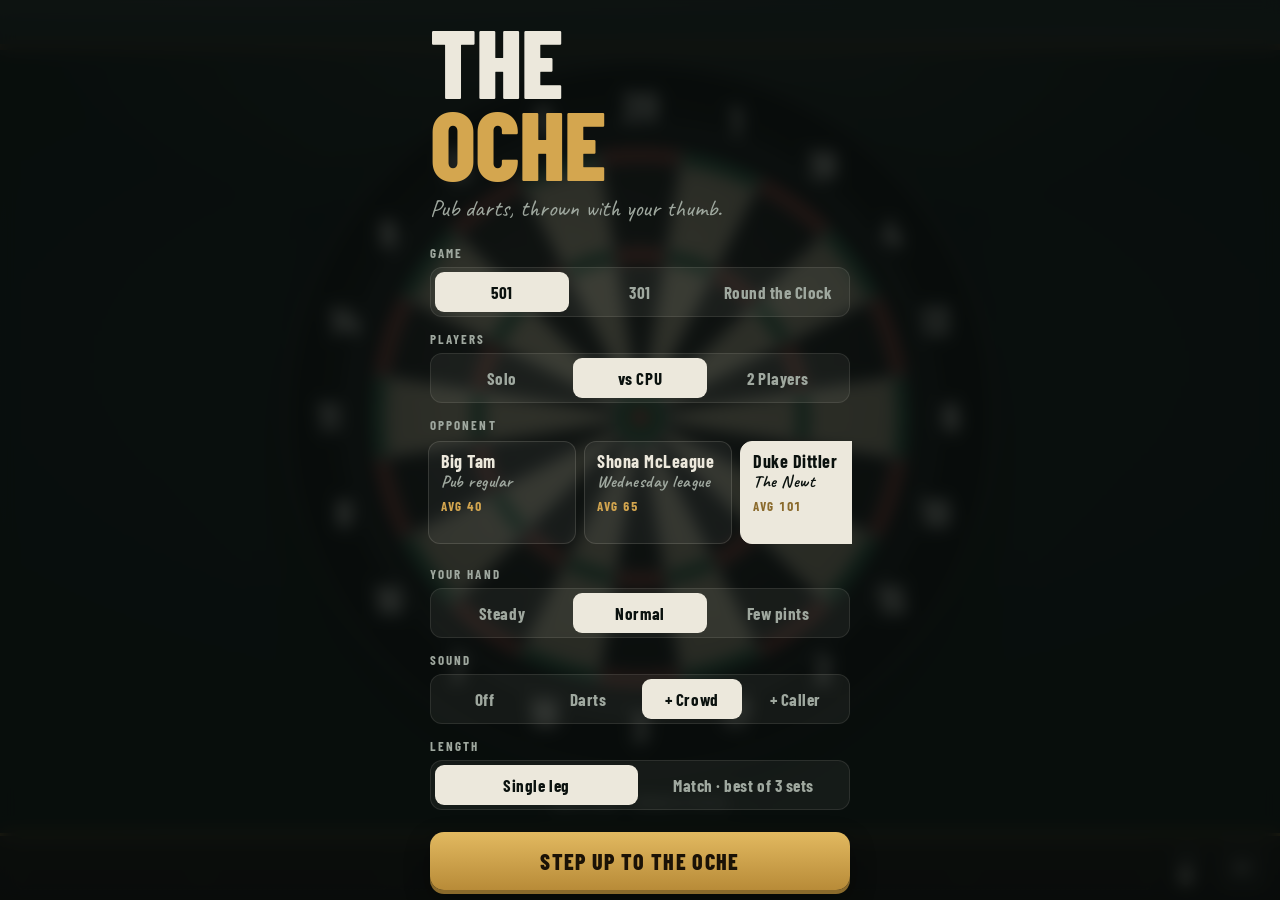
==== darts/index.html @ 2edc5bf5 "Add Twinwell and a lobby page; move darts to darts/ - twinwell/: Grok build of the Twintris-style ga" ====
<!doctype html>
<html lang="en">
<head>
<meta charset="utf-8">
<meta name="viewport" content="width=device-width, initial-scale=1, maximum-scale=1, user-scalable=no, viewport-fit=cover">
<title>The Oche</title>
<link rel="preconnect" href="https://fonts.googleapis.com">
<link rel="preconnect" href="https://fonts.gstatic.com" crossorigin>
<link rel="stylesheet" href="https://fonts.googleapis.com/css2?family=Barlow+Condensed:wght@500;700;800&family=Barlow:wght@500;600&family=Caveat:wght@600;700&display=swap">
<style>
/* Layout: chalkboard score strip on top, the board fills the middle, the turn tray sits at the foot. One screen, no scrolling. */
:root{
  --wall:#14201b;
  --wall-deep:#0a110e;
  --slate:#222c28;
  --chalk:#ece8dc;
  --chalk-dim:#9fa89f;
  --brass:#d4a64f;
  --brass-deep:#8a6a2c;
  --oak:#4a321d;
  --p1:#e8483b;
  --p2:#3fa7f2;
  --f-chalk:"Caveat","Segoe Print","Comic Sans MS",cursive;
  --f-num:"Barlow Condensed","Arial Narrow",sans-serif;
  --f-ui:"Barlow",system-ui,-apple-system,sans-serif;
  color-scheme:dark;
  padding-top:env(safe-area-inset-top,0px);
  padding-bottom:env(safe-area-inset-bottom,0px);
}
*{box-sizing:border-box}
html{height:100%;box-sizing:border-box;background:var(--wall-deep)}
body{height:100%;margin:0;background:var(--wall-deep);color:var(--chalk);font-family:var(--f-ui);
  overflow:hidden;overscroll-behavior:none;-webkit-user-select:none;user-select:none;-webkit-tap-highlight-color:transparent;-webkit-touch-callout:none}
[hidden]{display:none!important}
button{font:inherit;color:inherit;cursor:pointer}
button:focus-visible{outline:2px solid var(--brass);outline-offset:2px}

#app{height:100%;display:flex;flex-direction:column}

/* Chalkboard */
.chalkboard{
  position:relative;flex:none;
  padding-block:10px 8px;
  padding-left:max(16px,env(safe-area-inset-left,0px));
  padding-right:max(16px,env(safe-area-inset-right,0px));
  background:
    radial-gradient(120% 90% at 20% 10%, rgba(255,255,255,.06), transparent 60%),
    radial-gradient(80% 70% at 85% 80%, rgba(255,255,255,.035), transparent 60%),
    var(--slate);
  border-bottom:6px solid var(--oak);
  box-shadow:0 2px 0 #2c1d10, 0 10px 24px rgba(0,0,0,.45);
}
.players{display:grid;grid-auto-flow:column;grid-auto-columns:1fr;gap:12px}
.pl{position:relative;min-width:0;padding:2px 4px 4px;border-radius:6px;transition:opacity .25s}
.pl.idle{opacity:.45}
.nm{display:flex;align-items:center;gap:6px;font-family:var(--f-num);font-weight:700;font-size:14px;letter-spacing:.12em;text-transform:uppercase;color:var(--chalk-dim)}
.pl.on .nm{color:var(--chalk)}
.nm span:last-child{min-width:0;overflow:hidden;text-overflow:ellipsis;white-space:nowrap}
.dot{width:9px;height:9px;border-radius:50%;flex:none}
.row{display:flex;align-items:flex-end;gap:10px;min-width:0}
.sc{font-family:var(--f-chalk);font-weight:700;font-size:clamp(44px,14vw,66px);line-height:.95;font-variant-numeric:tabular-nums;color:var(--chalk);text-shadow:0 0 1px rgba(255,255,255,.4)}
.sc small{font-size:.38em;color:var(--chalk-dim);margin-right:4px}
.hist{display:flex;flex-direction:column-reverse;gap:0;font-family:var(--f-chalk);font-size:17px;line-height:1.05;color:var(--chalk-dim);padding-bottom:6px;min-width:0;overflow:hidden;max-height:58px}
.hist s{text-decoration-thickness:2px;text-decoration-color:rgba(236,232,220,.55)}
.meta{font-family:var(--f-num);font-weight:500;font-size:14px;letter-spacing:.04em;color:var(--chalk-dim);font-variant-numeric:tabular-nums;white-space:nowrap;overflow:hidden;text-overflow:ellipsis}
.pl.on::after{content:"";position:absolute;left:4px;right:30%;bottom:-2px;height:3px;border-radius:3px;background:var(--chalk);opacity:.7;transform:rotate(-.6deg)}
.out{margin-top:6px;min-height:20px;font-family:var(--f-num);font-weight:700;font-size:16px;letter-spacing:.1em;color:var(--brass);text-transform:uppercase}
.out span{color:var(--chalk-dim);font-weight:500;margin-right:8px}

/* Stage */
#stage{position:relative;flex:1;min-height:0;touch-action:none;overflow:hidden;
  background:
    radial-gradient(70% 45% at 50% -6%, rgba(255,232,190,.13), transparent 70%),
    radial-gradient(closest-side at 50% 48%, rgba(212,166,79,.10), transparent 75%),
    radial-gradient(140% 100% at 50% 40%, var(--wall) 0%, var(--wall-deep) 100%)}
#cv{position:absolute;inset:0;width:100%;height:100%;display:block}
#fx{position:fixed;inset:0;width:100%;height:100%;pointer-events:none;z-index:15}
.hint{position:absolute;left:50%;bottom:14px;transform:translateX(-50%);
  padding:8px 14px;border-radius:999px;background:rgba(10,17,14,.75);border:1px solid rgba(212,166,79,.35);
  font-family:var(--f-num);font-weight:500;font-size:15px;letter-spacing:.06em;color:var(--chalk);white-space:nowrap;pointer-events:none;transition:opacity .4s}
.hint.gone{opacity:0}
#callout{position:absolute;left:0;right:0;top:40%;text-align:center;pointer-events:none;
  font-family:var(--f-num);font-weight:800;text-transform:uppercase;letter-spacing:.02em;line-height:.9;
  color:var(--chalk);text-shadow:0 4px 0 rgba(0,0,0,.5),0 0 30px rgba(0,0,0,.6);opacity:0}
#callout.show{animation:call 1.4s ease-out forwards}
#callout .big{display:block;font-size:clamp(64px,22vw,120px)}
#callout .small{display:block;font-size:clamp(20px,6vw,30px);letter-spacing:.14em;color:var(--brass);margin-top:6px}
#callout.bust .big{color:var(--p1)}
#callout.max .big{color:var(--brass);font-size:clamp(40px,12vw,72px)}
@keyframes call{0%{opacity:0;transform:scale(.6)}14%{opacity:1;transform:scale(1.06)}24%{transform:scale(1)}80%{opacity:1}100%{opacity:0;transform:translateY(-14px)}}

/* Tray */
.tray{flex:none;display:flex;align-items:center;gap:10px;
  padding-block:10px;
  padding-left:max(16px,env(safe-area-inset-left,0px));
  padding-right:max(16px,env(safe-area-inset-right,0px));
  background:linear-gradient(#1a1410,#120d0a);border-top:3px solid var(--brass-deep)}
.slots{display:flex;gap:8px;flex:1;min-width:0}
.slot{flex:1;min-width:0;height:44px;border-radius:8px;display:grid;place-items:center;
  border:1.5px dashed rgba(212,166,79,.35);font-family:var(--f-num);font-weight:700;font-size:20px;letter-spacing:.04em;color:var(--chalk-dim);font-variant-numeric:tabular-nums}
.slot.f{border-style:solid;border-color:rgba(212,166,79,.6);background:rgba(212,166,79,.08);color:var(--chalk)}
.slot.t{color:var(--brass)}
.tot{display:flex;flex-direction:column;align-items:center;min-width:48px;font-family:var(--f-num)}
.tot span{font-size:11px;letter-spacing:.16em;text-transform:uppercase;color:var(--chalk-dim)}
.tot b{font-size:26px;line-height:1;font-weight:800;font-variant-numeric:tabular-nums}
.iconbtn{flex:none;width:44px;height:44px;border-radius:10px;border:1px solid rgba(236,232,220,.18);background:rgba(236,232,220,.05);display:grid;place-items:center}
.iconbtn svg{width:20px;height:20px}

/* Sheets */
.sheet{position:fixed;inset:0;z-index:20;display:flex;align-items:center;justify-content:center;overflow:auto;
  padding-top:max(20px,env(safe-area-inset-top,0px));padding-bottom:max(20px,env(safe-area-inset-bottom,0px));
  padding-left:max(16px,env(safe-area-inset-left,0px));padding-right:max(16px,env(safe-area-inset-right,0px));
  background:rgba(8,13,11,.82);-webkit-backdrop-filter:blur(8px);backdrop-filter:blur(8px)}
.sheet-in{width:100%;max-width:420px;display:flex;flex-direction:column;gap:14px;margin:auto}
.logo{margin:0;font-family:var(--f-num);font-weight:800;font-size:clamp(64px,20vw,96px);line-height:.85;letter-spacing:-.01em;text-transform:uppercase;color:var(--chalk)}
.logo em{font-style:normal;color:var(--brass)}
.tag{margin:-4px 0 8px;font-family:var(--f-chalk);font-size:24px;color:var(--chalk-dim)}
.opt{display:flex;flex-direction:column;gap:6px}
.lab{font-family:var(--f-num);font-weight:700;font-size:13px;letter-spacing:.16em;text-transform:uppercase;color:var(--chalk-dim)}
.seg{display:flex;gap:4px;padding:4px;border-radius:12px;background:rgba(236,232,220,.06);border:1px solid rgba(236,232,220,.1)}
.seg button{flex:1;min-width:0;padding:10px 6px;border:0;border-radius:9px;background:transparent;font-family:var(--f-num);font-weight:700;font-size:17px;letter-spacing:.03em;color:var(--chalk-dim)}
.seg button[aria-pressed="true"]{background:var(--chalk);color:var(--wall-deep)}
.pub-link{flex:1;display:block;text-align:center;padding:10px 12px;border-radius:10px;color:var(--brass);text-decoration:none;font-weight:600}
.go{margin-top:8px;padding:16px;border:0;border-radius:14px;background:linear-gradient(#e2b960,#b88b38);color:#1b1206;
  font-family:var(--f-num);font-weight:800;font-size:22px;letter-spacing:.06em;text-transform:uppercase;box-shadow:0 4px 0 var(--brass-deep),0 10px 24px rgba(0,0,0,.4)}
.go:active{transform:translateY(2px);box-shadow:0 2px 0 var(--brass-deep)}
.ghost{padding:13px;border-radius:14px;border:1px solid rgba(236,232,220,.25);background:transparent;font-family:var(--f-num);font-weight:700;font-size:18px;letter-spacing:.06em;text-transform:uppercase}
.roster{background:none;border:0;border-radius:0;display:flex;gap:8px;overflow-x:auto;scroll-snap-type:x proximity;padding:2px 2px 8px;margin:0 -2px;-webkit-overflow-scrolling:touch}
.roster button{flex:none;width:148px;scroll-snap-align:start;text-align:left;display:flex;flex-direction:column;gap:2px;padding:10px 12px;border-radius:12px;
  border:1px solid rgba(236,232,220,.14);background:rgba(236,232,220,.05)}
.roster b{font-family:var(--f-num);font-weight:700;font-size:18px;line-height:1.05;color:var(--chalk)}
.roster i{font-style:normal;font-family:var(--f-chalk);font-size:17px;line-height:1.1;color:var(--chalk-dim)}
.roster em{font-style:normal;margin-top:4px;font-family:var(--f-num);font-weight:700;font-size:13px;letter-spacing:.12em;text-transform:uppercase;color:var(--brass);font-variant-numeric:tabular-nums}
.roster button[aria-pressed="true"]{background:var(--chalk);border-color:var(--chalk)}
.roster button[aria-pressed="true"] b,.roster button[aria-pressed="true"] i{color:var(--wall-deep)}
.roster button[aria-pressed="true"] em{color:var(--brass-deep)}
.ctx{margin:0 0 4px;font-family:var(--f-num);font-weight:700;font-size:12px;letter-spacing:.16em;text-transform:uppercase;color:var(--brass)}
.ml{font-family:var(--f-num);font-weight:600;font-size:12px;letter-spacing:.12em;text-transform:uppercase;color:var(--chalk-dim);font-variant-numeric:tabular-nums}
.ml b{font-family:var(--f-chalk);font-weight:700;font-size:20px;letter-spacing:0;color:var(--brass);margin:0 10px 0 4px}
.ttl{margin:0;font-family:var(--f-num);font-weight:800;font-size:clamp(40px,12vw,60px);line-height:.9;text-transform:uppercase;text-wrap:balance}
.note{margin:0;font-family:var(--f-chalk);font-size:22px;line-height:1.25;color:var(--chalk)}
.note:empty{display:none}
.rnd{display:flex;flex-direction:column;gap:8px}
.rnd h3{margin:6px 0 0;font-family:var(--f-num);font-weight:700;font-size:13px;letter-spacing:.16em;text-transform:uppercase;color:var(--chalk-dim)}
.ms{display:grid;grid-template-columns:repeat(auto-fill,minmax(200px,1fr));gap:8px}
.mc{border-radius:10px;border:1px solid rgba(236,232,220,.12);background:rgba(236,232,220,.04);padding:4px 0}
.mc.next{border-color:var(--brass);background:rgba(212,166,79,.1)}
.mr{display:flex;align-items:center;gap:8px;padding:5px 12px;font-family:var(--f-num);font-weight:600;font-size:17px;color:var(--chalk-dim)}
.mr span{flex:1;min-width:0;overflow:hidden;text-overflow:ellipsis;white-space:nowrap}
.mr b{font-family:var(--f-chalk);font-size:21px;font-weight:700;min-width:14px;text-align:right;font-variant-numeric:tabular-nums}
.mr.w{color:var(--chalk)}
.mr.w b{color:var(--brass)}
.mr.l{opacity:.5}
.mr.you span::after{content:" ●";color:var(--p1);font-size:.7em;vertical-align:middle}
.how{margin:4px 0 0;font-size:14px;line-height:1.5;color:var(--chalk-dim)}
.eyebrow{margin:0;font-family:var(--f-num);font-weight:700;font-size:15px;letter-spacing:.2em;text-transform:uppercase;color:var(--brass)}
#winName{margin:0;font-family:var(--f-num);font-weight:800;font-size:clamp(48px,15vw,76px);line-height:.9;text-transform:uppercase;text-wrap:balance}
#winStats{margin:0;font-family:var(--f-chalk);font-size:24px;line-height:1.3;color:var(--chalk)}

@media (prefers-reduced-motion: reduce){
  #callout.show{animation:callr 1.4s linear forwards}
  @keyframes callr{0%,85%{opacity:1}100%{opacity:0}}
}
</style>
</head>
<body>
<div id="app">
  <header class="chalkboard">
    <p class="ctx" id="ctx" hidden></p>
    <div class="players" id="players"></div>
    <div class="out" id="out"></div>
  </header>
  <main id="stage">
    <canvas id="cv" aria-label="Dartboard. Press and hold to aim, release to throw."></canvas>
    <div id="callout"></div>
    <div class="hint" id="hint">Hold to aim · release to throw</div>
  </main>
  <footer class="tray">
    <div class="slots"><div class="slot" id="s0">·</div><div class="slot" id="s1">·</div><div class="slot" id="s2">·</div></div>
    <div class="tot"><span>Turn</span><b id="tt">0</b></div>
    <button class="iconbtn" id="menuBtn" aria-label="Menu"><svg viewBox="0 0 24 24" fill="none" stroke="currentColor" stroke-width="2.2" stroke-linecap="round"><path d="M4 7h16M4 12h16M4 17h16"/></svg></button>
  </footer>
</div>

<canvas id="fx" aria-hidden="true"></canvas>

<section class="sheet" id="menu">
  <div class="sheet-in">
    <h1 class="logo">The<br><em>Oche</em></h1>
    <p class="tag">Pub darts, thrown with your thumb.</p>
    <div class="opt"><span class="lab">Game</span>
      <div class="seg" data-k="mode"><button data-v="501">501</button><button data-v="301">301</button><button data-v="atc">Round the Clock</button></div></div>
    <div class="opt"><span class="lab">Players</span>
      <div class="seg" data-k="players"><button data-v="solo">Solo</button><button data-v="cpu">vs CPU</button><button data-v="two">2 Players</button></div></div>
    <div class="opt" id="cpuOpt"><span class="lab">Opponent</span>
      <div class="seg roster" data-k="cpu" id="roster"></div></div>
    <div class="opt"><span class="lab">Your hand</span>
      <div class="seg" data-k="hand"><button data-v="steady">Steady</button><button data-v="normal">Normal</button><button data-v="pints">Few pints</button></div></div>
    <div class="opt"><span class="lab">Sound</span>
      <div class="seg" data-k="sound"><button data-v="off">Off</button><button data-v="darts">Darts</button><button data-v="crowd">+ Crowd</button><button data-v="caller">+ Caller</button></div></div>
    <div class="opt" id="lenOpt"><span class="lab">Length</span>
      <div class="seg" data-k="length"><button data-v="leg">Single leg</button><button data-v="match">Match · best of 3 sets</button></div></div>
    <button class="go" id="start">Step up to the oche</button>
    <button class="ghost" id="tourBtn">Tournament</button>
    <button class="ghost" id="resume" hidden>Resume game</button>
    <div class="opt"><span class="lab">Preview celebrations</span>
      <div class="seg" id="preview"><button data-t="100">Ton</button><button data-t="140">140</button><button data-t="180">180</button></div></div>
    <div class="opt"><span class="lab">The pub</span>
      <div class="seg"><a class="pub-link" href="../index.html">&larr; Back to the pub</a></div></div>
    <p class="how">Press and hold anywhere on the board area. The aiming ring floats above your thumb and drifts like a real hand, and it gets shakier the longer you hold. Let go to throw. 501 and 301 must finish on a double or the bull.</p>
  </div>
</section>

<section class="sheet" id="tourSetup" hidden>
  <div class="sheet-in">
    <p class="eyebrow">Tournament</p>
    <h2 class="ttl">Make the draw</h2>
    <div class="opt"><span class="lab">Players in the draw</span>
      <div class="seg" data-k="tsize"><button data-v="4">4</button><button data-v="8">8</button><button data-v="16">16</button></div></div>
    <div class="opt"><span class="lab">Humans</span>
      <div class="seg" data-k="thumans"><button data-v="1">Just me</button><button data-v="2">Two of us</button></div></div>
    <p class="how">Straight knockout. Every match is best of 3 sets, and each set is best of 5 legs, with the throw alternating each leg. The rest of the field are the pros, each playing to their real average. Matches between two pros are played out off-stage. The game is 501, or 301 if you picked it on the main menu.</p>
    <button class="go" id="tStart">Make the draw</button>
    <button class="ghost" id="tBack">Back</button>
  </div>
</section>

<section class="sheet" id="tour" hidden>
  <div class="sheet-in" style="max-width:640px">
    <p class="eyebrow" id="tEyebrow"></p>
    <h2 class="ttl" id="tTitle"></h2>
    <p class="note" id="tNote"></p>
    <div id="bracket" style="display:flex;flex-direction:column;gap:10px"></div>
    <button class="go" id="tGo"></button>
    <button class="ghost" id="tNew">New draw</button>
    <button class="ghost" id="tMenu">Main menu</button>
  </div>
</section>

<section class="sheet" id="win" hidden>
  <div class="sheet-in">
    <p class="eyebrow">Game shot, and the leg</p>
    <h2 id="winName"></h2>
    <p id="winStats"></p>
    <button class="go" id="again">Play again</button>
    <button class="ghost" id="toMenu">Menu</button>
  </div>
</section>

<script>
/* ---------- WebGL effects: GPU point-sprite particles + shockwave/flash pass ---------- */
window.FX = (() => {
"use strict";
const cvs = document.getElementById("fx");
const noop = { land(){}, celebrate(){}, ok:false };
let gl = null;
try { gl = cvs.getContext("webgl", { alpha:true, premultipliedAlpha:true, antialias:false, depth:false, stencil:false }); } catch(e){}
if (!gl) return noop;
const REDUCE = matchMedia("(prefers-reduced-motion: reduce)").matches;
const Q = REDUCE ? .35 : 1; // particle budget multiplier

/* shaders */
const PVS = `
attribute vec2 aPos; attribute float aSize; attribute float aRot; attribute vec4 aCol; attribute float aKind;
uniform vec2 uRes;
varying vec4 vCol; varying float vRot; varying float vKind;
void main(){
  vec2 c = aPos / uRes * 2.0 - 1.0;
  gl_Position = vec4(c.x, -c.y, 0.0, 1.0);
  gl_PointSize = aSize;
  vCol = aCol; vRot = aRot; vKind = aKind;
}`;
const PFS = `
precision mediump float;
varying vec4 vCol; varying float vRot; varying float vKind;
void main(){
  vec2 p = gl_PointCoord * 2.0 - 1.0;
  if (vKind < 0.5){                       // glowing spark, additive
    float d = dot(p, p); if (d > 1.0) discard;
    float g = exp(-d * 5.0) + 0.7 * exp(-d * 30.0);
    gl_FragColor = vec4(vCol.rgb * g * vCol.a, 0.0);
  } else if (vKind < 1.5){                // confetti: tumbling paper rectangle
    float c = cos(vRot), s = sin(vRot);
    vec2 q = vec2(c*p.x - s*p.y, s*p.x + c*p.y);
    float flip = abs(sin(vRot * 1.7 + 0.5));
    if (abs(q.x) > 0.15 + 0.55*flip || abs(q.y) > 0.42) discard;
    float shade = 0.55 + 0.45 * flip;
    gl_FragColor = vec4(vCol.rgb * shade * vCol.a, vCol.a);
  } else {                                // sisal dust, soft alpha
    float d = dot(p, p); if (d > 1.0) discard;
    float a = vCol.a * (1.0 - d);
    gl_FragColor = vec4(vCol.rgb * a, a);
  }
}`;
const QVS = `attribute vec2 aQ; void main(){ gl_Position = vec4(aQ, 0.0, 1.0); }`;
const QFS = `
precision mediump float;
uniform vec2 uRes; uniform vec4 uRing[6]; uniform vec4 uRingCol[6]; uniform vec4 uFlash; uniform vec2 uFlashAt;
void main(){
  vec2 f = vec2(gl_FragCoord.x, uRes.y - gl_FragCoord.y);
  vec3 col = vec3(0.0);
  for (int i = 0; i < 6; i++){
    vec4 r = uRing[i];
    if (r.w > 0.0){
      float d = length(f - r.xy) - r.z;
      float g = exp(-d*d / (r.w*r.w));
      float inner = d < 0.0 ? exp(d / (r.w*3.0)) * 0.25 : 0.0;   // faint fill trailing inside the wave
      col += uRingCol[i].rgb * (g + inner) * uRingCol[i].a;
    }
  }
  float fd = length(f - uFlashAt) / max(uRes.x, uRes.y);
  col += uFlash.rgb * uFlash.a * (1.0 - smoothstep(0.0, 1.2, fd));
  gl_FragColor = vec4(col, 0.0);
}`;
function sh(type, src){ const s = gl.createShader(type); gl.shaderSource(s, src); gl.compileShader(s); if (!gl.getShaderParameter(s, gl.COMPILE_STATUS)) throw new Error(gl.getShaderInfoLog(s)); return s; }
function prog(vs, fs){ const p = gl.createProgram(); gl.attachShader(p, sh(gl.VERTEX_SHADER, vs)); gl.attachShader(p, sh(gl.FRAGMENT_SHADER, fs)); gl.linkProgram(p); if (!gl.getProgramParameter(p, gl.LINK_STATUS)) throw new Error(gl.getProgramInfoLog(p)); return p; }
let PP, QP;
try { PP = prog(PVS, PFS); QP = prog(QVS, QFS); } catch(e){ return noop; }

const MAX = 9000, STRIDE = 9;
const vdata = new Float32Array(MAX * STRIDE);
const vbo = gl.createBuffer();
gl.bindBuffer(gl.ARRAY_BUFFER, vbo); gl.bufferData(gl.ARRAY_BUFFER, vdata.byteLength, gl.DYNAMIC_DRAW);
const qbo = gl.createBuffer();
gl.bindBuffer(gl.ARRAY_BUFFER, qbo); gl.bufferData(gl.ARRAY_BUFFER, new Float32Array([-1,-1, 1,-1, -1,1, 1,1]), gl.STATIC_DRAW);
const A = n => gl.getAttribLocation(PP, n);
const loc = { pos:A("aPos"), size:A("aSize"), rot:A("aRot"), col:A("aCol"), kind:A("aKind"),
  pres: gl.getUniformLocation(PP, "uRes"), q: gl.getAttribLocation(QP, "aQ"),
  qres: gl.getUniformLocation(QP, "uRes"), ring: gl.getUniformLocation(QP, "uRing"), ringCol: gl.getUniformLocation(QP, "uRingCol"),
  flash: gl.getUniformLocation(QP, "uFlash"), flashAt: gl.getUniformLocation(QP, "uFlashAt") };

/* particle store (structure of arrays) */
const F = () => new Float32Array(MAX);
const X=F(),Y=F(),VX=F(),VY=F(),LIFE=F(),MAXL=F(),S0=F(),S1=F(),CR=F(),CG=F(),CB=F(),CA=F(),ROT=F(),VR=F(),KIND=F(),GRAV=F(),DRAG=F(),FLUT=F(),TW=F();
let n = 0;
function swap(i, j){ for (const a of [X,Y,VX,VY,LIFE,MAXL,S0,S1,CR,CG,CB,CA,ROT,VR,KIND,GRAV,DRAG,FLUT,TW]) a[i] = a[j]; }
function spawn(o){
  if (n >= MAX) return;
  const i = n++;
  X[i]=o.x; Y[i]=o.y; VX[i]=o.vx||0; VY[i]=o.vy||0; LIFE[i]=0; MAXL[i]=o.life;
  S0[i]=o.s0; S1[i]=o.s1 ?? o.s0; CR[i]=o.c[0]; CG[i]=o.c[1]; CB[i]=o.c[2]; CA[i]=o.a ?? 1;
  ROT[i]=o.rot ?? Math.random()*6.28; VR[i]=o.vr||0; KIND[i]=o.kind||0; GRAV[i]=o.g||0; DRAG[i]=o.drag ?? 1; FLUT[i]=o.flut||0; TW[i]=o.tw||0;
}

/* helpers */
let W=1, H=1, DPR=1, U=1;
const rnd = (a, b) => a + Math.random()*(b-a);
function hsl(h, s, l){ const k = n => (n + h/30) % 12, a = s*Math.min(l, 1-l), f = n => l - a*Math.max(-1, Math.min(k(n)-3, 9-k(n), 1)); return [f(0), f(8), f(4)]; }
const GOLD = [1, .78, .35], WHITE = [1, .97, .9];
const CONFETTI = [[.91,.28,.23],[.83,.65,.31],[.12,.55,.33],[.25,.65,.95],[.95,.93,.86],[.95,.55,.2]];

const rings = [], rockets = [], sched = [];
let flash = null;
function ring(x, y, col, r1, dur, w){ rings.push({ x, y, col, r1, dur, w, t:0 }); if (rings.length > 6) rings.shift(); }
function at(delay, fn){ sched.push({ t: delay, fn }); }

function burst(x, y, col, count, speed, opts={}){
  count = Math.round(count*Q);
  for (let i=0;i<count;i++){
    const a = Math.random()*Math.PI*2, sp = speed * (opts.shell ? rnd(.82, 1) : Math.sqrt(Math.random()));
    const c = opts.mix ? hsl(opts.mix[0] + rnd(-opts.mix[1], opts.mix[1]), .9, .62) : col;
    spawn({ x, y, vx: Math.cos(a)*sp, vy: Math.sin(a)*sp, life: rnd(.9, 1.7)*(opts.life||1), s0: rnd(5, 9)*DPR*(opts.size||1), s1: 1.5*DPR,
      c, kind:0, g: 160*U, drag:.955, tw: Math.random() < .35 ? 1 : 0 });
  }
  spawn({ x, y, life:.28, s0: 150*DPR*(opts.size||1), s1: 40*DPR, c: col, a:.9, kind:0 });
}
function rocket(x0, y1, hue, delay){
  at(delay, () => rockets.push({ x:x0, y:H+10*DPR, vx: rnd(-40,40)*U, vy: -Math.sqrt(2*420*U*(H - y1))*1.0, hue, ty:y1 }));
}
function cannon(x, y, ang, count, speed){
  count = Math.round(count*Q);
  for (let i=0;i<count;i++){
    const a = ang + rnd(-.32, .32), sp = speed*rnd(.55, 1.1);
    spawn({ x, y, vx: Math.cos(a)*sp, vy: Math.sin(a)*sp, life: rnd(2.6, 4.2), s0: rnd(10, 16)*DPR, c: CONFETTI[i % CONFETTI.length],
      kind:1, g: 520*U, drag:.955, flut: rnd(150, 320)*U, vr: rnd(-12, 12) });
  }
}
function rain(count, dur){
  count = Math.round(count*Q);
  for (let i=0;i<count;i++) at(Math.random()*dur, () => spawn({ x: rnd(0, W), y: -20*DPR, vx: rnd(-30,30)*U, vy: rnd(80, 220)*U,
    life: rnd(4, 6), s0: rnd(9, 15)*DPR, c: CONFETTI[(Math.random()*CONFETTI.length)|0], kind:1, g: 60*U, drag:.99, flut: rnd(120, 260)*U, vr: rnd(-9, 9) }));
}
function glitter(count, dur){
  count = Math.round(count*Q);
  for (let i=0;i<count;i++) at(Math.random()*dur, () => spawn({ x: rnd(0, W), y: rnd(0, H*.7), vx: rnd(-10,10)*U, vy: rnd(10, 60)*U,
    life: rnd(.8, 1.8), s0: rnd(4, 8)*DPR, s1: 1*DPR, c: Math.random() < .6 ? GOLD : WHITE, kind:0, tw:1 }));
}

/* public: dart lands */
function land(cx, cy, hit){
  const x = cx*DPR, y = cy*DPR;
  const big = hit.v === 50 || hit.m === 3 || hit.m === 2;
  const tint = hit.v === 0 ? [.55,.5,.45] : hit.v === 50 ? [1,.35,.25] : hit.m === 3 ? GOLD : hit.m === 2 ? [.45,1,.6] : WHITE;
  const dust = hit.v === 0 ? 10 : 18;
  for (let i=0;i<dust;i++){
    const a = rnd(-Math.PI, 0) + rnd(-.6,.6), sp = rnd(40, 190)*U;
    spawn({ x, y, vx: Math.cos(a)*sp, vy: Math.sin(a)*sp, life: rnd(.45, .85), s0: rnd(3, 6)*DPR, s1: 1*DPR,
      c: Math.random() < .5 ? [.86,.78,.6] : [.35,.28,.2], a:.9, kind:2, g: 520*U, drag:.94 });
  }
  if (hit.v === 0) return;
  const sparks = big ? 34 : 12;
  for (let i=0;i<sparks;i++){
    const a = Math.random()*Math.PI*2, sp = rnd(120, big ? 520 : 340)*U;
    spawn({ x, y, vx: Math.cos(a)*sp, vy: Math.sin(a)*sp, life: rnd(.22, big ? .7 : .45), s0: rnd(4, 8)*DPR, s1: 1*DPR, c: tint, kind:0, g: 380*U, drag:.92 });
  }
  spawn({ x, y, life:.18, s0: (big ? 90 : 50)*DPR, s1: 20*DPR, c: tint, a:.8, kind:0 });
  ring(x, y, tint.map(v => v*(big ? .9 : .5)), (big ? 70 : 38)*U, big ? .45 : .32, 5*DPR);
}

/* public: turn celebrations. tier 1 = ton+, 2 = 140+, 3 = 180 */
function celebrate(tier, bcx, bcy, br){
  const cx = bcx*DPR, cy = bcy*DPR, R = br*DPR, diag = Math.hypot(W, H);
  if (tier >= 1){
    ring(cx, cy, [1,.75,.3], diag*.6, .9, 14*DPR);
    burst(cx, cy - R*.55, GOLD, 170, 360*U, { shell:true });
    cannon(0, H, -Math.PI/3, 110, 1050*U);
    cannon(W, H, -Math.PI*2/3, 110, 1050*U);
  }
  if (tier >= 2){
    if (!REDUCE) flash = { t:0, dur:.45, col:[1,.85,.55], str:.45, x:cx, y:cy };
    at(.12, () => ring(cx, cy, [.9,.95,1], diag*.75, 1.1, 22*DPR));
    rocket(W*.25, H*.22, 0, .15); rocket(W*.75, H*.2, 140, .4); rocket(W*.5, H*.12, 45, .7);
    cannon(0, H*.7, -Math.PI/4, 130, 1150*U);
    cannon(W, H*.7, -Math.PI*3/4, 130, 1150*U);
  }
  if (tier >= 3){
    if (!REDUCE) flash = { t:0, dur:.9, col:[1,.95,.8], str:.9, x:cx, y:cy };
    at(.3, () => ring(cx, cy, [1,.5,.3], diag*.9, 1.3, 30*DPR));
    at(.55, () => ring(cx, cy, [.4,.9,1], diag*.9, 1.4, 26*DPR));
    const hues = [0, 45, 140, 200, 300, 30, 0, 45, 160];
    hues.forEach((h, i) => rocket(rnd(.12, .88)*W, rnd(.1, .35)*H, h, .9 + i*.28));
    at(1.1, () => { cannon(0, H, -Math.PI/3, 160, 1250*U); cannon(W, H, -Math.PI*2/3, 160, 1250*U); });
    at(2.0, () => { cannon(0, H*.6, -Math.PI/5, 120, 1100*U); cannon(W, H*.6, -Math.PI*4/5, 120, 1100*U); });
    rain(650, 2.6);
    glitter(380, 3.2);
    at(.0, () => burst(cx, cy, WHITE, 260, 620*U, { shell:true, size:1.3, life:1.2 }));
  }
}

/* sim + draw */
function resize(){
  DPR = Math.min(2, window.devicePixelRatio || 1);
  W = Math.round(innerWidth*DPR); H = Math.round(innerHeight*DPR);
  cvs.width = W; cvs.height = H; U = Math.min(W, H) / 400;
}
addEventListener("resize", resize); resize();

function step(dt){
  for (let k = sched.length - 1; k >= 0; k--){ sched[k].t -= dt; if (sched[k].t <= 0){ const s = sched[k]; sched.splice(k, 1); s.fn(); } }
  for (let k = rockets.length - 1; k >= 0; k--){
    const r = rockets[k];
    r.vy += 420*U*dt; r.x += r.vx*dt; r.y += r.vy*dt;
    spawn({ x:r.x, y:r.y, vx: rnd(-20,20)*U, vy: rnd(10,40)*U, life: rnd(.3,.6), s0: rnd(4,7)*DPR, s1: 1*DPR, c: hsl(r.hue + 20, .9, .75), kind:0 });
    if (r.vy >= -30*U || r.y <= r.ty){
      rockets.splice(k, 1);
      burst(r.x, r.y, hsl(r.hue, .95, .65), 230, rnd(340, 460)*U, { shell: Math.random() < .6, mix:[r.hue, 25] });
    }
  }
  for (let i = 0; i < n; i++){
    LIFE[i] += dt;
    if (LIFE[i] >= MAXL[i]){ n--; swap(i, n); i--; continue; }
    const d = Math.pow(DRAG[i], dt*60);
    VX[i] *= d; VY[i] = VY[i]*d + GRAV[i]*dt;
    if (FLUT[i]) VX[i] += Math.sin(LIFE[i]*7 + i) * FLUT[i] * dt;
    X[i] += VX[i]*dt; Y[i] += VY[i]*dt; ROT[i] += VR[i]*dt;
  }
  for (let k = rings.length - 1; k >= 0; k--){ rings[k].t += dt; if (rings[k].t >= rings[k].dur) rings.splice(k, 1); }
  if (flash){ flash.t += dt; if (flash.t >= flash.dur) flash = null; }
}

const ringU = new Float32Array(24), ringC = new Float32Array(24);
let wasActive = false, last = performance.now();
function draw(now){
  gl.viewport(0, 0, W, H);
  gl.clearColor(0, 0, 0, 0); gl.clear(gl.COLOR_BUFFER_BIT);
  gl.enable(gl.BLEND); gl.blendFunc(gl.ONE, gl.ONE_MINUS_SRC_ALPHA);
  if (rings.length || flash){
    ringU.fill(0); ringC.fill(0);
    rings.forEach((r, k) => {
      const t = r.t / r.dur, e = 1 - Math.pow(1 - t, 3);
      ringU.set([r.x, r.y, r.r1*e, r.w*(1 + t*2)], k*4);
      ringC.set([...r.col, (1 - t)*(1 - t)], k*4);
    });
    gl.useProgram(QP);
    gl.uniform2f(loc.qres, W, H);
    gl.uniform4fv(loc.ring, ringU); gl.uniform4fv(loc.ringCol, ringC);
    if (flash){ const t = flash.t/flash.dur; gl.uniform4f(loc.flash, ...flash.col, flash.str*Math.pow(1 - t, 2)); gl.uniform2f(loc.flashAt, flash.x, flash.y); }
    else gl.uniform4f(loc.flash, 0, 0, 0, 0);
    gl.bindBuffer(gl.ARRAY_BUFFER, qbo);
    gl.enableVertexAttribArray(loc.q); gl.vertexAttribPointer(loc.q, 2, gl.FLOAT, false, 0, 0);
    gl.drawArrays(gl.TRIANGLE_STRIP, 0, 4);
    gl.disableVertexAttribArray(loc.q);
  }
  if (n){
    for (let i = 0, o = 0; i < n; i++, o += STRIDE){
      const t = LIFE[i] / MAXL[i];
      let a = CA[i];
      if (KIND[i] === 1) a *= t > .8 ? (1 - t)/.2 : 1;
      else a *= 1 - t*t;
      if (TW[i]) a *= .45 + .55*Math.abs(Math.sin(LIFE[i]*28 + i));
      vdata[o]=X[i]; vdata[o+1]=Y[i]; vdata[o+2]=S0[i] + (S1[i]-S0[i])*t; vdata[o+3]=ROT[i];
      vdata[o+4]=CR[i]; vdata[o+5]=CG[i]; vdata[o+6]=CB[i]; vdata[o+7]=a; vdata[o+8]=KIND[i];
    }
    gl.useProgram(PP);
    gl.uniform2f(loc.pres, W, H);
    gl.bindBuffer(gl.ARRAY_BUFFER, vbo);
    gl.bufferSubData(gl.ARRAY_BUFFER, 0, vdata.subarray(0, n*STRIDE));
    const B = STRIDE*4;
    const attr = (l, size, off) => { gl.enableVertexAttribArray(l); gl.vertexAttribPointer(l, size, gl.FLOAT, false, B, off*4); };
    attr(loc.pos, 2, 0); attr(loc.size, 1, 2); attr(loc.rot, 1, 3); attr(loc.col, 4, 4); attr(loc.kind, 1, 8);
    gl.drawArrays(gl.POINTS, 0, n);
  }
}
function loop(now){
  const dt = Math.min(.05, (now - last)/1000); last = now;
  step(dt);
  const active = n > 0 || rings.length > 0 || flash || rockets.length > 0 || sched.length > 0;
  if (active || wasActive) draw(now);
  wasActive = active;
  requestAnimationFrame(loop);
}
requestAnimationFrame(loop);
return { land, celebrate, ok:true };
})();
</script>
<script>
(() => {
"use strict";
const $ = s => document.querySelector(s);

/* ---------- Board geometry (mm, regulation sizes) ---------- */
const ORDER = [20,1,18,4,13,6,10,15,2,17,3,19,7,16,8,11,14,9,12,5];
const R = { bull:6.35, outer:15.9, tIn:99, tOut:107, dIn:162, dOut:170, num:197, edge:226 };
const D2R = Math.PI/180;
const BC = { black:"#1d1c1a", cream:"#e9dbb6", red:"#c33a2e", green:"#1e7a48" };

function scoreAt(x, y){
  const r = Math.hypot(x, y);
  if (r <= R.bull)  return { v:50, n:25, m:2, label:"BULL" };
  if (r <= R.outer) return { v:25, n:25, m:1, label:"25" };
  if (r > R.dOut)   return { v:0,  n:0,  m:0, label:"MISS" };
  const a = Math.atan2(x, -y) / D2R;
  const idx = Math.floor((((a + 9) % 360) + 360) % 360 / 18);
  const n = ORDER[idx];
  const m = (r >= R.tIn && r <= R.tOut) ? 3 : (r >= R.dIn ? 2 : 1);
  return { v:n*m, n, m, label:(m===3?"T":m===2?"D":"") + n };
}
function aimPoint(n, m){
  if (n === 25) return m === 2 ? {x:0,y:0} : {x:0,y:-11};
  const a = ORDER.indexOf(n) * 18 * D2R;
  const r = m === 3 ? 103 : m === 2 ? 166 : 135;
  return { x: r*Math.sin(a), y: -r*Math.cos(a) };
}

/* ---------- Checkouts ---------- */
const THROWS = [], FINISH = [];
for (let n=20;n>=1;n--) THROWS.push({l:"T"+n,v:3*n,n,m:3});
THROWS.push({l:"25",v:25,n:25,m:1},{l:"BULL",v:50,n:25,m:2});
for (let n=20;n>=1;n--) THROWS.push({l:String(n),v:n,n,m:1});
for (let n=20;n>=1;n--) THROWS.push({l:"D"+n,v:2*n,n,m:2});
[20,16,18,12,10,8,14,6,4,2,19,17,15,13,11,9,7,5,3,1].forEach(n=>FINISH.push({l:"D"+n,v:2*n,n,m:2}));
FINISH.push({l:"BULL",v:50,n:25,m:2});
function search(rem, d){
  if (d === 1){ for (const f of FINISH) if (f.v === rem) return [f]; return null; }
  for (const t of THROWS){ const r = rem - t.v; if (r < 2) continue; const s = search(r, d-1); if (s) return [t, ...s]; }
  return null;
}
const coCache = new Map();
function checkout(score, darts){
  if (score > 170 || score < 2 || darts < 1) return null;
  const k = score*4 + darts; if (coCache.has(k)) return coCache.get(k);
  let res = null; for (let d=1; d<=darts && !res; d++) res = search(score, d);
  coCache.set(k, res); return res;
}

/* ---------- Settings ---------- */
const DEFAULTS = { mode:"501", players:"cpu", cpu:"dittler", hand:"normal", sound:"crowd", length:"leg", tsize:"8", thumans:"1" };
let settings = { ...DEFAULTS };
try { const s = JSON.parse(localStorage.getItem("oche-settings")||"null"); if (s) settings = { ...DEFAULTS, ...s }; } catch(e){}
function saveSettings(){ try { localStorage.setItem("oche-settings", JSON.stringify(settings)); } catch(e){} }
const HAND = { steady:.6, normal:1, pints:1.8 };
/* Opponents. Parody names; "avg" is the 3-dart average each one plays to (roughly the real player's TV average). */
const OPPONENTS = [
  { id:"tam",      name:"Big Tam",             nick:"Pub regular",           avg:40 },
  { id:"county",   name:"Shona McLeague",      nick:"Wednesday league",      avg:65 },
  { id:"dittler",  name:"Duke Dittler",        nick:"The Newt",              avg:101 },
  { id:"humfries", name:"Juke Humfries",       nick:"Cool Hand Juke",        avg:98 },
  { id:"tailor",   name:"Phil Tailor",         nick:"The Hemmer",            avg:98 },
  { id:"gherkin",  name:"Michael van Gherkin", nick:"Mighty Pickle",         avg:97 },
  { id:"spice",    name:"Herwyn Spice",        nick:"The Iceberg Lettuce",   avg:96 },
  { id:"andersnow",name:"Gary Andersnow",      nick:"The Flying Scotchman",  avg:95 },
  { id:"smithers", name:"Michael Smithers",    nick:"Woolly Boy",            avg:94 },
  { id:"bright",   name:"Peter Bright",        nick:"Snakebyte",             avg:93 },
  { id:"crass",    name:"Bob Crass",           nick:"Voltaic",               avg:93 },
  { id:"pristow",  name:"Eric Pristow",        nick:"The Crafty Cockapoo",   avg:90 },
  { id:"sherlock", name:"Fallon Sherlock",     nick:"Queen of the Pantry",   avg:88 },
  { id:"wilton",   name:"Jockey Wilton",       nick:"The Kirkcaldy Kipper",  avg:87 },
  { id:"gorge",    name:"Bobby Gorge",         nick:"Mr Magnificent-ish",    avg:85 },
];
const OPP = Object.fromEntries(OPPONENTS.map(o => [o.id, o]));
if (!OPP[settings.cpu]) settings.cpu = DEFAULTS.cpu;
/* Aim spread (mm, std dev) -> 3-dart average, measured by simulating 3,000 legs of 501 per row with this game's own CPU tactics. */
const SPREAD_TO_AVG = [[3,140.3],[4,124.9],[5,112.9],[6,102.7],[7,94.2],[8,87.3],[9,80.6],[10,75.2],[11,70.1],[12,65],[14,57.5],[16,50.4],[18,45.4],[20,40.8],[23,36],[26,32],[30,28.1],[35,24.7],[40,21.2],[50,16.9],[60,13.5]];
function spreadFor(avg){
  const t = SPREAD_TO_AVG;
  if (avg >= t[0][1]) return t[0][0];
  for (let i=1;i<t.length;i++){
    const [s0,a0] = t[i-1], [s1,a1] = t[i];
    if (avg >= a1) return s0 + (s1 - s0) * (a0 - avg) / (a0 - a1);
  }
  return t[t.length-1][0];
}

/* ---------- Canvas ---------- */
const stage = $("#stage"), cv = $("#cv"), ctx = cv.getContext("2d");
let W=0, H=0, DPR=1, S=1, CX=0, CY=0, boardImg=null, boardHalf=0;
const toPx = (x,y) => [CX + x*S, CY + y*S];
const toMm = (px,py) => [(px-CX)/S, (py-CY)/S];

function resize(){
  const r = stage.getBoundingClientRect();
  W = Math.max(1, r.width); H = Math.max(1, r.height);
  DPR = Math.min(3, window.devicePixelRatio || 1);
  cv.width = Math.round(W*DPR); cv.height = Math.round(H*DPR);
  S = Math.min(W, H*0.94) / 2 * 0.97 / R.edge;
  CX = W/2; CY = Math.min(H/2, R.edge*S + 10);
  renderBoard();
}

function wedge(g, r0, r1, a0, a1, fill){
  g.beginPath(); g.arc(0,0,r1,a0,a1); g.arc(0,0,r0,a1,a0,true); g.closePath(); g.fillStyle = fill; g.fill();
}
function ring(g, r){ g.beginPath(); g.arc(0,0,r,0,Math.PI*2); }

function renderBoard(){
  const padMm = 30;
  const half = (R.edge + padMm) * S;
  const size = Math.ceil(half*2*DPR);
  const c = document.createElement("canvas"); c.width = c.height = size;
  const g = c.getContext("2d");
  g.translate(size/2, size/2); g.scale(S*DPR, S*DPR);

  // surround with cast shadow onto the wall
  g.save();
  g.shadowColor = "rgba(0,0,0,.65)"; g.shadowBlur = 26*S*DPR; g.shadowOffsetY = 10*S*DPR;
  const sur = g.createRadialGradient(-40,-60,40,0,0,R.edge);
  sur.addColorStop(0,"#242322"); sur.addColorStop(1,"#0d0d0c");
  g.fillStyle = sur; ring(g, R.edge); g.fill();
  g.restore();
  g.lineWidth = 2.2; g.strokeStyle = "#3b3a38"; ring(g, R.edge-1.5); g.stroke();

  // segments
  for (let i=0;i<20;i++){
    const a0 = (-90 + i*18 - 9) * D2R, a1 = a0 + 18*D2R, even = i%2===0;
    wedge(g, R.outer, R.dOut, a0, a1, even ? BC.black : BC.cream);
    wedge(g, R.tIn, R.tOut, a0, a1, even ? BC.red : BC.green);
    wedge(g, R.dIn, R.dOut, a0, a1, even ? BC.red : BC.green);
  }
  g.fillStyle = BC.green; ring(g, R.outer); g.fill();
  g.fillStyle = BC.red; ring(g, R.bull); g.fill();

  // sisal fibre texture
  g.save(); ring(g, R.dOut); g.clip();
  let seed = 7; const rnd = () => (seed = (seed*16807) % 2147483647) / 2147483647;
  g.lineCap = "round";
  for (let i=0;i<7000;i++){
    const rr = Math.sqrt(rnd())*R.dOut, aa = rnd()*Math.PI*2, x = rr*Math.cos(aa), y = rr*Math.sin(aa);
    const ang = rnd()*Math.PI, len = .8 + rnd()*2.2;
    g.strokeStyle = rnd() < .5 ? "rgba(255,255,255,.05)" : "rgba(0,0,0,.13)";
    g.lineWidth = .35 + rnd()*.4;
    g.beginPath(); g.moveTo(x,y); g.lineTo(x+Math.cos(ang)*len, y+Math.sin(ang)*len); g.stroke();
  }
  const light = g.createRadialGradient(-70,-90,10,0,0,R.dOut*1.1);
  light.addColorStop(0,"rgba(255,245,220,.10)"); light.addColorStop(1,"rgba(0,0,0,.22)");
  g.fillStyle = light; ring(g, R.dOut); g.fill();
  g.restore();

  // wire spider: shadow pass then metal pass
  const wires = (stroke, w, off) => {
    g.save(); g.translate(off, off); g.strokeStyle = stroke; g.lineWidth = w;
    [R.bull,R.outer,R.tIn,R.tOut,R.dIn,R.dOut].forEach(r => { ring(g, r); g.stroke(); });
    g.beginPath();
    for (let i=0;i<20;i++){ const a = (-90 + i*18 - 9)*D2R; g.moveTo(Math.cos(a)*R.outer, Math.sin(a)*R.outer); g.lineTo(Math.cos(a)*R.dOut, Math.sin(a)*R.dOut); }
    g.stroke(); g.restore();
  };
  wires("rgba(0,0,0,.45)", 1.3, .7);
  wires("rgba(214,218,224,.9)", .9, 0);

  // number ring
  g.fillStyle = "#f2eee4";
  g.font = `700 25px "Barlow Condensed","Arial Narrow",sans-serif`;
  g.textAlign = "center"; g.textBaseline = "middle";
  for (let i=0;i<20;i++){ const a = (-90 + i*18)*D2R; g.fillText(String(ORDER[i]), Math.cos(a)*R.num, Math.sin(a)*R.num + 1); }
  g.lineWidth = 1.2; g.strokeStyle = "rgba(214,218,224,.55)"; ring(g, 184); g.stroke();

  boardImg = c; boardHalf = half;
}

/* ---------- Dart sprite ---------- */
function drawDart(px, py, k, col, alpha=1, stuck=true){
  // Stuck darts point almost straight at the viewer, so they read short (foreshortened) with a near-vertical lean.
  const L = (stuck ? 26 : 44)*S*k, ux = .07, uy = -.9975, nx = -uy, ny = ux;
  const P = (u, w) => [px + ux*L*u + nx*w, py + uy*L*u + ny*w];
  ctx.save(); ctx.globalAlpha = alpha; ctx.lineCap = "round";
  if (stuck){
    ctx.strokeStyle = "rgba(0,0,0,.35)"; ctx.lineWidth = 3.2*S*k;
    ctx.beginPath(); ctx.moveTo(px, py); ctx.lineTo(px + .05*L, py + .6*L); ctx.stroke();
  }
  // point
  ctx.strokeStyle = "#cfd3d8"; ctx.lineWidth = 1.2*S*k;
  ctx.beginPath(); ctx.moveTo(...P(0,0)); ctx.lineTo(...P(.22,0)); ctx.stroke();
  // barrel
  const bw = 2.5*S*k;
  const gx = ctx.createLinearGradient(...P(.3,-bw), ...P(.3,bw));
  gx.addColorStop(0,"#5d6168"); gx.addColorStop(.45,"#eef1f4"); gx.addColorStop(1,"#4a4e55");
  ctx.fillStyle = gx; ctx.beginPath();
  ctx.moveTo(...P(.18,-bw*.5)); ctx.lineTo(...P(.24,-bw)); ctx.lineTo(...P(.5,-bw)); ctx.lineTo(...P(.54,-bw*.55));
  ctx.lineTo(...P(.54,bw*.55)); ctx.lineTo(...P(.5,bw)); ctx.lineTo(...P(.24,bw)); ctx.lineTo(...P(.18,bw*.5)); ctx.closePath(); ctx.fill();
  ctx.strokeStyle = "rgba(0,0,0,.35)"; ctx.lineWidth = .5*S*k;
  for (let u=.28; u<.5; u+=.045){ ctx.beginPath(); ctx.moveTo(...P(u,-bw)); ctx.lineTo(...P(u,bw)); ctx.stroke(); }
  // shaft
  ctx.strokeStyle = "#1b1b1d"; ctx.lineWidth = 1.9*S*k;
  ctx.beginPath(); ctx.moveTo(...P(.53,0)); ctx.lineTo(...P(.8,0)); ctx.stroke();
  // flights
  // flights seen from behind: an X of four wings around the tail
  const fw = 9*S*k, [tx, ty] = P(1,0);
  for (const deg of [-135,-45,45,135]){
    const a = deg*D2R, dx = Math.cos(a), dy = Math.sin(a);
    ctx.beginPath(); ctx.moveTo(tx, ty);
    ctx.lineTo(tx + dx*fw, ty + dy*fw);
    ctx.lineTo(tx + dx*fw*.8 - ux*L*.3, ty + dy*fw*.8 - uy*L*.3);
    ctx.lineTo(tx - ux*L*.4, ty - uy*L*.4); ctx.closePath();
    ctx.fillStyle = col; ctx.fill();
    ctx.strokeStyle = "rgba(255,255,255,.55)"; ctx.lineWidth = .6*S*k; ctx.stroke();
  }
  ctx.fillStyle = "#151517"; ctx.beginPath(); ctx.arc(tx, ty, 1.4*S*k, 0, Math.PI*2); ctx.fill();
  ctx.restore();
}

/* Shadow cast by the lamp above the oche. z = distance from the board (1 = just thrown, 0 = landed).
   Far away it is low, wide and faint; it slides up and sharpens until it meets the tip on impact. */
function drawFlightShadow(px, tx, ty, z){
  const sx = tx + (px - tx)*.3, sy = ty + z*R.dOut*S*.8;
  const len = (34 + 46*z)*S, wid = (7 + 18*z)*S, a = .72 - .38*z;
  ctx.save();
  ctx.translate(sx, sy + len*.5);
  ctx.scale(wid/len, 1);
  const g = ctx.createRadialGradient(0, 0, 0, 0, 0, len*.5);
  g.addColorStop(0, `rgba(0,0,0,${a})`); g.addColorStop(.55, `rgba(0,0,0,${a*.55})`); g.addColorStop(1, "rgba(0,0,0,0)");
  ctx.fillStyle = g; ctx.beginPath(); ctx.arc(0, 0, len*.5, 0, Math.PI*2); ctx.fill();
  ctx.restore();
  if (z < .5){
    const k = 1 - z*2;
    ctx.save(); ctx.lineCap = "round";
    ctx.strokeStyle = `rgba(0,0,0,${.35*k})`; ctx.lineWidth = 2.4*S;
    ctx.beginPath(); ctx.moveTo(sx, sy); ctx.lineTo(sx + 1.5*S, sy + len*.75); ctx.stroke();
    ctx.restore();
  }
}
function drawReticle(px, py, col, fx, fy){
  ctx.save();
  if (fx !== undefined){
    ctx.setLineDash([3,5]); ctx.strokeStyle = "rgba(236,232,220,.35)"; ctx.lineWidth = 1.5;
    ctx.beginPath(); ctx.moveTo(fx, fy); ctx.lineTo(px, py + 15); ctx.stroke(); ctx.setLineDash([]);
  }
  ctx.strokeStyle = "rgba(0,0,0,.55)"; ctx.lineWidth = 4;
  ctx.beginPath(); ctx.arc(px, py, 12, 0, Math.PI*2); ctx.stroke();
  ctx.strokeStyle = col; ctx.lineWidth = 2;
  ctx.beginPath(); ctx.arc(px, py, 12, 0, Math.PI*2); ctx.stroke();
  ctx.beginPath();
  ctx.moveTo(px-20,py); ctx.lineTo(px-6,py); ctx.moveTo(px+6,py); ctx.lineTo(px+20,py);
  ctx.moveTo(px,py-20); ctx.lineTo(px,py-6); ctx.moveTo(px,py+6); ctx.lineTo(px,py+20); ctx.stroke();
  ctx.fillStyle = col; ctx.beginPath(); ctx.arc(px, py, 1.8, 0, Math.PI*2); ctx.fill();
  ctx.restore();
}

/* ---------- Audio: everything synthesised live with Web Audio ---------- */
let AC = null, OUT = null, DRY = null, VERB = null, WHITE = null, PINK = null;
const soundLevel = () => ({ off:0, darts:1, crowd:2, caller:3 })[settings.sound] ?? 2;
function audioOn(){
  try {
    if (!AC){
      AC = new (window.AudioContext || window.webkitAudioContext)();
      const comp = AC.createDynamicsCompressor(); comp.threshold.value = -14; comp.ratio.value = 4;
      OUT = AC.createGain(); OUT.gain.value = 1.25; OUT.connect(comp).connect(AC.destination);
      DRY = AC.createGain(); DRY.connect(OUT);
      // pub room: a short synthetic reverb tail
      VERB = AC.createConvolver();
      const len = Math.floor(AC.sampleRate*1.6), ir = AC.createBuffer(2, len, AC.sampleRate);
      for (let c=0;c<2;c++){ const d = ir.getChannelData(c); for (let i=0;i<len;i++) d[i] = (Math.random()*2-1) * Math.pow(1 - i/len, 3.2); }
      VERB.buffer = ir; const vg = AC.createGain(); vg.gain.value = .32; VERB.connect(vg).connect(OUT);
      const mk = (secs, pink) => {
        const b = AC.createBuffer(1, Math.floor(AC.sampleRate*secs), AC.sampleRate), d = b.getChannelData(0);
        let b0=0,b1=0,b2=0,b3=0,b4=0,b5=0;
        for (let i=0;i<d.length;i++){
          const w = Math.random()*2-1;
          if (!pink){ d[i] = w; continue; }
          b0=.99886*b0+w*.0555179; b1=.99332*b1+w*.0750759; b2=.969*b2+w*.153852; b3=.8665*b3+w*.3104856; b4=.55*b4+w*.5329522; b5=-.7616*b5-w*.016898;
          d[i] = (b0+b1+b2+b3+b4+b5+w*.5362)*.11;
        }
        return b;
      };
      WHITE = mk(2, false); PINK = mk(4, true);
    }
    if (AC.state === "suspended") AC.resume();
  } catch(e){ AC = null; }
}
const rr = (a, b) => a + Math.random()*(b - a);
function bus(pan = 0, wet = .3){
  const g = AC.createGain(), p = AC.createStereoPanner ? AC.createStereoPanner() : null;
  if (p){ p.pan.value = pan; g.connect(p); p.connect(DRY); if (wet) { const s = AC.createGain(); s.gain.value = wet; p.connect(s).connect(VERB); } }
  else { g.connect(DRY); if (wet) g.connect(VERB); }
  return g;
}
function noise(t, dur, out, { pink=false, type="bandpass", f=1000, q=1, peak=1, attack=.002, curve="exp" } = {}){
  const s = AC.createBufferSource(); s.buffer = pink ? PINK : WHITE; s.loop = true;
  const fl = AC.createBiquadFilter(); fl.type = type; fl.frequency.value = f; fl.Q.value = q;
  const g = AC.createGain(); g.gain.setValueAtTime(.0001, t); g.gain.exponentialRampToValueAtTime(peak, t + attack);
  g.gain.exponentialRampToValueAtTime(.0001, t + dur);
  s.connect(fl).connect(g).connect(out); s.start(t, Math.random()); s.stop(t + dur + .05);
  return { s, fl, g };
}

/* The dart hitting sisal: a sharp tip click, a woody "thock", a low body thump and the board shifting on its bracket. */
function thunk(hit){
  if (!AC || soundLevel() < 1) return;
  try {
    const t = AC.currentTime + .005, miss = hit.v === 0, out = bus(rr(-.15,.15), .18), v = rr(.9, 1.1);
    if (!miss) noise(t, .012, out, { type:"highpass", f:3000, peak:1 });
    noise(t, miss ? .09 : .075, out, { f: (miss ? 380 : 900)*v, q: 2.5, peak: miss ? 1.2 : 1.9 });
    const o = AC.createOscillator(), og = AC.createGain();
    o.frequency.setValueAtTime((miss ? 95 : 150)*v, t); o.frequency.exponentialRampToValueAtTime(55, t + .11);
    og.gain.setValueAtTime(.0001, t); og.gain.exponentialRampToValueAtTime(miss ? 1.4 : 2.2, t + .003); og.gain.exponentialRampToValueAtTime(.0001, t + .16);
    o.connect(og).connect(out); o.start(t); o.stop(t + .18);
    noise(t + .004, .22, out, { f: 210*v, q: 6, peak: .35 });
  } catch(e){}
}
function whoosh(){
  if (!AC || soundLevel() < 1) return;
  try {
    const t = AC.currentTime, n = noise(t, .3, bus(0, .05), { f:700, q:1.2, peak:.12, attack:.2 });
    n.fl.frequency.exponentialRampToValueAtTime(2600, t + .28);
  } catch(e){}
}

/* One crowd member. Sawtooth "vocal cords" through three formant filters, with a pitch contour per shout type. */
const VOWELS = { ah:[800,1200,2500], oo:[320,870,2240], oh:[500,900,2400], eh:[560,1800,2500], ay:[650,1700,2600] };
function voice(t, kind, loud){
  const female = Math.random() < .35, f0 = female ? rr(210, 300) : rr(105, 170), dur = kind === "whoop" ? rr(.6, 1.1) : kind === "groan" ? rr(.8, 1.3) : rr(.9, 1.6);
  const out = bus(rr(-.85, .85), .45), src = AC.createOscillator(); src.type = "sawtooth";
  const lfo = AC.createOscillator(), lg = AC.createGain(); lfo.frequency.value = rr(4.5, 6.5); lg.gain.value = f0*.03; lfo.connect(lg).connect(src.frequency);
  const fq = src.frequency;
  if (kind === "whoop"){ fq.setValueAtTime(f0, t); fq.exponentialRampToValueAtTime(f0*rr(1.8, 2.3), t + dur*.45); fq.exponentialRampToValueAtTime(f0*1.4, t + dur); }
  else if (kind === "groan"){ fq.setValueAtTime(f0*1.35, t); fq.exponentialRampToValueAtTime(f0*.75, t + dur); }
  else { fq.setValueAtTime(f0*1.25, t); fq.exponentialRampToValueAtTime(f0*1.5, t + .15); fq.exponentialRampToValueAtTime(f0*1.05, t + dur); }
  const v0 = VOWELS[kind === "whoop" ? "oo" : kind === "groan" ? "oh" : (Math.random() < .5 ? "eh" : "ay")];
  const v1 = VOWELS[kind === "groan" ? "oo" : "ah"];
  const amp = AC.createGain();
  amp.gain.setValueAtTime(.0001, t); amp.gain.exponentialRampToValueAtTime(loud, t + .06);
  amp.gain.setValueAtTime(loud, t + dur*.7); amp.gain.exponentialRampToValueAtTime(.0001, t + dur);
  [1, .5, .25].forEach((lvl, k) => {
    const bp = AC.createBiquadFilter(); bp.type = "bandpass"; bp.Q.value = k ? 8 : 5;
    bp.frequency.setValueAtTime(v0[k], t); bp.frequency.linearRampToValueAtTime(v1[k], t + Math.min(.35, dur*.5));
    const g = AC.createGain(); g.gain.value = lvl * 3;
    src.connect(bp).connect(g).connect(amp);
  });
  amp.connect(out);
  src.start(t); lfo.start(t); src.stop(t + dur + .05); lfo.stop(t + dur + .05);
}
function laugh(t, loud){
  const f0 = rr(150, 260), out = bus(rr(-.8,.8), .4), n = 4 + (Math.random()*3|0);
  for (let i=0;i<n;i++){
    const s = t + i*.17, o = AC.createOscillator(), bp = AC.createBiquadFilter(), g = AC.createGain();
    o.type = "sawtooth"; o.frequency.setValueAtTime(f0*(1.25 - i*.04), s); o.frequency.exponentialRampToValueAtTime(f0*(1.05 - i*.04), s + .12);
    bp.type = "bandpass"; bp.frequency.value = 900; bp.Q.value = 3;
    g.gain.setValueAtTime(.0001, s); g.gain.exponentialRampToValueAtTime(loud*2, s + .02); g.gain.exponentialRampToValueAtTime(.0001, s + .13);
    o.connect(bp).connect(g).connect(out); o.start(s); o.stop(s + .15);
  }
}
function roar(t, dur, peak){
  const out = bus(0, .5);
  [[700, 1.4, 1], [1150, 2.5, .6], [2400, 3, .25]].forEach(([f, q, l]) => {
    const n = noise(t, dur, out, { pink:true, f, q, peak: peak*l, attack: Math.min(.45, dur*.2) });
    n.g.gain.cancelScheduledValues(t);
    n.g.gain.setValueAtTime(.0001, t); n.g.gain.exponentialRampToValueAtTime(peak*l, t + .35);
    n.g.gain.setValueAtTime(peak*l, t + dur*.45); n.g.gain.exponentialRampToValueAtTime(.0001, t + dur);
  });
}
function applause(t, dur, perSec, loud){
  const total = Math.round(perSec*dur);
  for (let i=0;i<total;i++){
    const x = Math.pow(Math.random(), 1.6), s = t + x*dur, fade = 1 - x*.8;
    noise(s, rr(.012, .03), bus(rr(-.9,.9), .35), { f: rr(900, 2400), q: rr(.8, 2), peak: loud*fade*rr(.4, 1) });
  }
}
function whistle(t){
  const o = AC.createOscillator(), g = AC.createGain(), out = bus(rr(-.7,.7), .35), b = rr(1700, 2100);
  o.type = "sine";
  o.frequency.setValueAtTime(b, t); o.frequency.exponentialRampToValueAtTime(b*1.7, t + .22);
  o.frequency.setValueAtTime(b*.95, t + .38); o.frequency.exponentialRampToValueAtTime(b*1.75, t + .55); o.frequency.exponentialRampToValueAtTime(b*.8, t + .95);
  g.gain.setValueAtTime(.0001, t); g.gain.exponentialRampToValueAtTime(.18, t + .04); g.gain.setValueAtTime(.18, t + .26);
  g.gain.exponentialRampToValueAtTime(.01, t + .33); g.gain.exponentialRampToValueAtTime(.18, t + .42); g.gain.exponentialRampToValueAtTime(.0001, t + .98);
  o.connect(g).connect(out); o.start(t); o.stop(t + 1);
}

/* Crowd reaction scaled to the visit. kind: a number (turn total), "bust" or "game". */
function react(kind){
  if (!AC || soundLevel() < 2) return;
  try {
    const t = AC.currentTime + .05;
    const shouts = (n, spread, loud, k = "yeah") => { for (let i=0;i<n;i++) voice(t + rr(0, spread), Math.random() < .45 ? "whoop" : k, loud*rr(.6, 1)); };
    if (kind === "bust"){
      for (let i=0;i<10;i++) voice(t + rr(0, .25), "groan", rr(.025, .05));
      roar(t, 1.4, .05);
      for (let i=0;i<2;i++) laugh(t + rr(.6, 1.1), .02);
      return;
    }
    if (kind === "game"){
      roar(t, 4.5, .3); shouts(30, 1.4, .045); applause(t + .2, 5, 80, .5);
      for (let i=0;i<3;i++) whistle(t + rr(.3, 2.2));
      return;
    }
    const s = kind;
    if (s === 0){ for (let i=0;i<4;i++) voice(t + rr(0,.3), "groan", .02); return; }
    if (s < 60) return;
    if (s < 100){ applause(t, 1.4, 14, .3); return; }
    if (s < 140){ roar(t, 2.2, .2); shouts(11, .6, .045); applause(t + .3, 2.6, 35, .4); return; }
    if (s < 180){ roar(t, 3, .22); shouts(18, .9, .045); applause(t + .3, 3.6, 55, .45); whistle(t + rr(.3, 1)); return; }
    // 180: the place erupts, then a second wave
    roar(t, 5, .38); shouts(26, .8, .05); shouts(18, 1, .045);
    setTimeout(() => { if (AC) { const t2 = AC.currentTime; for (let i=0;i<16;i++) voice(t2 + rr(0, .8), Math.random() < .6 ? "whoop" : "yeah", rr(.03, .05)); } }, 1300);
    applause(t + .2, 5.5, 95, .55);
    for (let i=0;i<4;i++) whistle(t + rr(.2, 2.8));
  } catch(e){}
}

/* The caller, using the phone's own text-to-speech voice. */
let callerVoice = null;
function pickVoice(){
  try {
    const vs = speechSynthesis.getVoices();
    callerVoice = vs.find(v => /en-GB/i.test(v.lang) && /male|daniel|arthur|george|oliver/i.test(v.name)) || vs.find(v => /en-GB/i.test(v.lang)) || vs.find(v => /^en/i.test(v.lang)) || null;
  } catch(e){}
}
try { pickVoice(); speechSynthesis.addEventListener("voiceschanged", pickVoice); } catch(e){}
function call(text, slow){
  if (soundLevel() < 3) return;
  try {
    speechSynthesis.cancel();
    const u = new SpeechSynthesisUtterance(text);
    if (callerVoice) u.voice = callerVoice;
    u.lang = callerVoice ? callerVoice.lang : "en-GB"; u.rate = slow ? .72 : .9; u.pitch = .75; u.volume = 1;
    speechSynthesis.speak(u);
  } catch(e){}
}
function callScore(total){
  if (total === 180) call("One hundred... and eight-yyyy!", true);
  else if (total === 0) call("No score");
  else call(String(total), total >= 100);
}
function fanfare(){}

/* ---------- Haptics ---------- */
function buzz(ms){ try { navigator.vibrate && navigator.vibrate(ms); } catch(e){} }

/* ---------- Game state ---------- */
let G = null, token = 0;
let aim = null;          // human aiming {fx, fy, t0}
let cpuAim = null;       // {fx,fy,tx,ty,t0,dur}
let flight = null;       // {sx,sy,tx,ty,t0,dur,hit,x,y,col}
let pops = [];           // floating labels
let shake = 0;
let thud = null;         // board shudder after a hit {t0, k, side}
const gauss = () => { let u=0,v=0; while(!u) u=Math.random(); while(!v) v=Math.random(); return Math.sqrt(-2*Math.log(u))*Math.cos(2*Math.PI*v); };
const cur = () => G.players[G.cur];
const isX01 = () => G.mode !== "atc";

const LEGS_TO_WIN = 3, SETS_TO_WIN = 2;
function newGame(){
  const ps = [];
  if (settings.players === "solo") ps.push({ name:"You" });
  else if (settings.players === "cpu") ps.push({ name:"You" }, { name: OPP[settings.cpu].name, cpu:true, avg: OPP[settings.cpu].avg });
  else ps.push({ name:"Player 1" }, { name:"Player 2" });
  startMatch({ mode: settings.mode, players: ps, match: settings.length === "match" && ps.length > 1 && settings.mode !== "atc" });
}
function startMatch(spec){
  token++; aim = null; cpuAim = null; flight = null;
  const start = spec.mode === "atc" ? 1 : Number(spec.mode);
  const players = spec.players.map((q, i) => ({ name: q.name, cpu: !!q.cpu, avg: q.avg || 0, sigma: q.cpu ? spreadFor(q.avg) : 0,
    col: i===0 ? "var(--p1)" : "var(--p2)", raw: i===0 ? "#e8483b" : "#3fa7f2",
    score:start, target:1, darts:0, points:0, hits:0, history:[], legs:0, sets:0 }));
  G = { mode: spec.mode, start, players, cur:0, starter:0, turn:[], turnStart:0, locked:true, over:false,
    match: !!spec.match, label: spec.label || "", onEnd: spec.onEnd || null, legNo:1, setNo:1 };
  buildBoardUI();
  document.querySelectorAll(".sheet").forEach(el => el.hidden = true);
  startTurn();
}

function startTurn(){
  const p = cur();
  G.turn = []; G.turnStart = p.score; G.locked = false;
  updateUI();
  if (p.cpu){ G.locked = true; const tk = token; setTimeout(() => cpuThrow(tk), 750); }
}

function throwDart(ax, ay, sigma){
  const x = ax + gauss()*sigma, y = ay + gauss()*sigma;
  const [tx, ty] = toPx(x, y);
  G.locked = true;
  flight = { sx: CX + (tx-CX)*.25, sy: H + 40, tx, ty, t0: performance.now(), dur: 380, x, y, col: cur().raw };
  hideHint();
  whoosh();
}

function land(f){
  const p = cur(), hit = scoreAt(f.x, f.y);
  G.turn.push({ x:f.x, y:f.y, hit, col:f.col });
  p.darts++;
  thunk(hit); buzz(hit.v === 0 ? 8 : 18);
  if (!reduceMotion) thud = { t0: performance.now(), k: hit.v === 0 ? .25 : hit.v === 50 ? 1.7 : hit.m >= 2 ? 1.3 : 1, side: Math.max(-1, Math.min(1, f.x / R.dOut)) };
  { const [vx, vy] = toViewport(f.x, f.y); window.FX.land(vx, vy, hit); }
  let ended = false, bust = false, won = false;

  if (isX01()){
    const ns = p.score - hit.v;
    if (ns < 0 || ns === 1 || (ns === 0 && hit.m !== 2)){ bust = true; p.score = G.turnStart; }
    else { p.score = ns; if (ns === 0) won = true; }
    addPop(f.x, f.y, hit.label, hit.m === 3 ? "#d4a64f" : hit.m === 2 && hit.v ? "#7fd39e" : "#ece8dc");
  } else {
    const tgt = p.target;
    const ok = (tgt <= 20 && hit.n === tgt) || (tgt === 21 && hit.n === 25);
    if (ok){ p.target++; p.hits++; if (p.target > 21) won = true; }
    addPop(f.x, f.y, ok ? "✓ " + (tgt === 21 ? "BULL" : tgt) : hit.label, ok ? "#7fd39e" : "rgba(236,232,220,.7)");
  }

  if (won) return finish(p);
  ended = bust || G.turn.length === 3;
  updateUI();
  if (ended) endTurn(bust);
  else if (p.cpu){ const tk = token; setTimeout(() => cpuThrow(tk), 520); }
  else G.locked = false;
}

const NAMES = { 180:"One hundred<br>and eighty!" };
function endTurn(bust){
  const p = cur(); G.locked = true;
  const total = bust ? 0 : G.turn.reduce((a,d) => a + d.hit.v, 0);
  if (isX01()){
    p.points += total;
    if (!bust && total > 0) p.history.push(G.turnStart);
    if (!bust) celebrateTurn(total);
    if (bust) callout("Bust", "", "bust");
    else if (total === 180){ callout(NAMES[180], "", "max"); fanfare(); buzz([40,60,40,60,120]); }
    else if (total >= 100) callout(String(total), "Ton" + (total > 100 ? " plus" : ""));
    else if (total === 0) callout("No score", "");
    else callout(String(total), "");
    react(bust ? "bust" : total);
    if (bust) call("Bust"); else callScore(total);
  }
  updateUI();
  const tk = token;
  setTimeout(() => {
    if (tk !== token) return;
    G.turn = [];
    G.cur = (G.cur + 1) % G.players.length;
    startTurn();
  }, isX01() ? 1500 : 900);
}

function finish(p){
  G.over = true; G.locked = true; updateUI();
  const total = G.turn.reduce((a,d) => a + d.hit.v, 0);
  if (isX01()){ p.points += total; callout("Game shot", G.turn.at(-1).hit.label + " out"); }
  else callout("Bull!", "Round the board");
  celebrateTurn(Math.max(140, total));
  const wi = G.players.indexOf(p);
  let setWon = false, matchWon = !G.match;
  if (G.match){ p.legs++; if (p.legs >= LEGS_TO_WIN){ p.sets++; setWon = true; } if (p.sets >= SETS_TO_WIN) matchWon = true; }
  react("game"); buzz([30,50,30,50,30]);
  call(G.match && matchWon ? "Game shot, and the match!" : setWon ? "Game shot, and the set!" : "Game shot, and the leg!", true);
  updateUI();
  const tk = token;
  setTimeout(() => {
    if (tk !== token) return;
    if (matchWon) return endMatch(wi);
    if (setWon) callout("Set", "to " + p.name);
    else callout(G.players.map(q => q.legs).join("–"), "Legs · set " + G.setNo);
    setTimeout(() => { if (tk === token) nextLeg(setWon); }, 1600);
  }, 1700);
}
function nextLeg(setWon){
  if (setWon){ G.players.forEach(q => q.legs = 0); G.setNo++; G.legNo = 1; } else G.legNo++;
  G.players.forEach(q => { q.score = G.start; q.target = 1; q.history = []; });
  G.starter = (G.starter + 1) % G.players.length;
  G.cur = G.starter; G.over = false; G.turn = [];
  startTurn();
}
const matchAvg = q => q.darts ? q.points / q.darts * 3 : 0;
function endMatch(wi){
  const p = G.players[wi];
  if (G.onEnd) return G.onEnd(wi, G.players.map(q => q.sets), G.players.map(matchAvg));
  $("#winName").textContent = G.players.length > 1 ? (p.name === "You" ? "You win" : p.name + " wins") : "Checked out";
  const sets = G.match ? `Sets ${G.players.map(q => q.sets).join("–")} · ` : "";
  $("#winStats").textContent = isX01()
    ? `${sets}${p.darts} darts · ${matchAvg(p).toFixed(1)} average`
    : `${p.darts} darts · ${Math.round(p.hits / p.darts * 100)}% hit rate`;
  $("#win").hidden = false;
}

/* ---------- CPU ---------- */
function cpuTarget(){
  const p = cur();
  if (!isX01()) return p.target === 21 ? aimPoint(25, 2) : aimPoint(p.target, 1);
  return targetFor(p.score, 3 - G.turn.length);
}
function targetFor(score, left){
  const co = checkout(score, left);
  if (co) return aimPoint(co[0].n, co[0].m);
  if (score - 60 >= 2 && score > 60) return aimPoint(20, 3);
  for (const leave of [40,32,36,24,16,20,8,12,4,2]){ const s = score - leave; if (s >= 1 && s <= 20) return aimPoint(s, 1); }
  if (score - 57 >= 2) return aimPoint(19, 3);
  return aimPoint(1, 1);
}
function cpuThrow(tk){
  if (tk !== token || !G || G.over) return;
  const t = cpuTarget();
  const from = cpuAim ? [cpuAim.tx, cpuAim.ty] : toPx(0, 60);
  const [tx, ty] = toPx(t.x, t.y);
  cpuAim = { fx: from[0], fy: from[1], tx, ty, t0: performance.now(), dur: 520 };
  setTimeout(() => {
    if (tk !== token || G.over) return;
    cpuAim = null;
    throwDart(t.x, t.y, cur().sigma);
  }, 820);
}

/* ---------- Human aiming ---------- */
const AIM_OFFSET = 72;
function sway(tsec, held){
  const hm = HAND[settings.hand];
  const fatigue = 1 + Math.min(2.5, Math.max(0, held - 1.6) * .9);
  const A = 4.2 * hm * fatigue;
  let sx = A*(.7*Math.sin(tsec*1.9) + .5*Math.sin(tsec*3.3 + .7));
  let sy = A*(.7*Math.cos(tsec*1.4 + .3) + .5*Math.sin(tsec*2.7 + 1.9));
  if (settings.hand === "pints"){ sx += 7*Math.sin(tsec*.55); sy += 5*Math.cos(tsec*.43 + 1); }
  return [sx, sy];
}
function aimMm(now){
  const [mx, my] = toMm(aim.fx, aim.fy - AIM_OFFSET);
  const [sx, sy] = sway(now/1000, (now - aim.t0)/1000);
  return [mx + sx, my + sy];
}
const canThrow = () => G && !G.over && !G.locked && !flight && !cur().cpu && G.turn.length < 3 && [...document.querySelectorAll(".sheet")].every(el => el.hidden);
function local(e){ const r = stage.getBoundingClientRect(); return [e.clientX - r.left, e.clientY - r.top]; }
stage.addEventListener("pointerdown", e => {
  audioOn();
  if (!canThrow() || aim) return;
  e.preventDefault();
  try { stage.setPointerCapture(e.pointerId); } catch(_){}
  const [x, y] = local(e);
  aim = { id: e.pointerId, fx: x, fy: y, t0: performance.now() };
});
stage.addEventListener("pointermove", e => {
  if (!aim || e.pointerId !== aim.id) return;
  const [x, y] = local(e); aim.fx = x; aim.fy = y;
});
stage.addEventListener("pointerup", e => {
  if (!aim || e.pointerId !== aim.id) return;
  const [x, y] = local(e); aim.fx = x; aim.fy = y;
  const [ax, ay] = aimMm(performance.now());
  aim = null;
  if (canThrow()) throwDart(ax, ay, 2.4 * HAND[settings.hand]);
});
stage.addEventListener("pointercancel", () => { aim = null; });
stage.addEventListener("contextmenu", e => e.preventDefault());

/* ---------- Effects ---------- */
function addPop(x, y, text, col){ pops.push({ x, y, text, col, t0: performance.now() }); }
function toViewport(x, y){ const r = stage.getBoundingClientRect(), [px, py] = toPx(x, y); return [r.left + px, r.top + py]; }
function celebrateTurn(total){
  const tier = total === 180 ? 3 : total >= 140 ? 2 : total >= 100 ? 1 : 0;
  if (!tier) return;
  const r = stage.getBoundingClientRect();
  window.FX.celebrate(tier, r.left + CX, r.top + CY, R.dOut*S);
  shake = tier * 1.3;
}
const reduceMotion = window.matchMedia("(prefers-reduced-motion: reduce)").matches;
function callout(big, small, cls=""){
  const el = $("#callout");
  el.className = ""; void el.offsetWidth;
  el.innerHTML = `<span class="big">${big}</span>${small ? `<span class="small">${small}</span>` : ""}`;
  el.className = "show " + cls;
}
let hintShown = true;
function hideHint(){ if (hintShown){ hintShown = false; $("#hint").classList.add("gone"); } }

/* ---------- Render loop ---------- */
function frame(now){
  ctx.setTransform(DPR,0,0,DPR,0,0);
  ctx.clearRect(0,0,W,H);
  let ox = 0, oy = 0;
  if (shake > 0 && !reduceMotion){ ox = (Math.random()-.5)*3*shake; oy = (Math.random()-.5)*3*shake; shake = Math.max(0, shake - .12); }
  // Shudder: the hit knocks the board back on its bracket, then it rocks and settles (a damped ~13 Hz wobble).
  let rot = 0, bob = 0, sc = 1;
  if (thud){
    const t = (now - thud.t0)/1000;
    if (t > .5) thud = null;
    else {
      const env = thud.k * Math.exp(-t/.11), osc = Math.sin(2*Math.PI*13*t);
      rot = osc * env * .0045 * (thud.side || .3);
      bob = osc * env * 1.6;
      sc = 1 - env * .007 * Math.exp(-t/.03);
    }
  }
  ctx.save();
  ctx.translate(CX + ox, CY + oy + bob); ctx.rotate(rot); ctx.scale(sc, sc); ctx.translate(-CX, -CY);
  if (boardImg) ctx.drawImage(boardImg, CX - boardHalf, CY - boardHalf, boardHalf*2, boardHalf*2);
  if (G) for (const d of G.turn){ const [px, py] = toPx(d.x, d.y); drawDart(px, py, 1, d.col); }
  ctx.restore();

  if (flight){
    const t = Math.min(1, (now - flight.t0) / flight.dur), e = 1 - Math.pow(1 - t, 2.2);
    const px = flight.sx + (flight.tx - flight.sx)*e;
    const py = flight.sy + (flight.ty - flight.sy)*e - Math.sin(Math.PI*e)*H*.1;
    drawFlightShadow(px, flight.tx, flight.ty, 1 - e);
    drawDart(px, py, 1 + (1 - e)*2.2, flight.col, Math.min(1, t*4), false);
    if (t >= 1){ const f = flight; flight = null; land(f); }
  }

  if (aim){
    const [ax, ay] = aimMm(now), [px, py] = toPx(ax, ay);
    drawReticle(px, py, "#d4a64f", aim.fx, aim.fy);
    const held = (now - aim.t0)/1000;
    if (held > 1.6){
      ctx.fillStyle = `rgba(232,72,59,${Math.min(.9, (held-1.6)*.5)})`;
      ctx.font = `700 13px "Barlow Condensed",sans-serif`; ctx.textAlign = "center";
      ctx.fillText("ARM TIRING", px, py - 26);
    }
  }
  if (cpuAim){
    const t = Math.min(1, (now - cpuAim.t0)/cpuAim.dur), e = t<.5 ? 2*t*t : 1 - Math.pow(-2*t+2, 2)/2;
    const w = Math.sin(now/170)*2.5;
    drawReticle(cpuAim.fx + (cpuAim.tx - cpuAim.fx)*e + w, cpuAim.fy + (cpuAim.ty - cpuAim.fy)*e + Math.cos(now/210)*2.5, "#3fa7f2");
  }

  pops = pops.filter(p => now - p.t0 < 1000);
  for (const p of pops){
    const t = (now - p.t0)/1000, [px, py] = toPx(p.x, p.y);
    ctx.save(); ctx.globalAlpha = t < .7 ? 1 : 1 - (t - .7)/.3;
    ctx.font = `800 24px "Barlow Condensed",sans-serif`; ctx.textAlign = "center";
    ctx.lineWidth = 4; ctx.strokeStyle = "rgba(0,0,0,.75)"; ctx.lineJoin = "round";
    const y = py - 58*S - t*26;
    ctx.strokeText(p.text, px, y); ctx.fillStyle = p.col; ctx.fillText(p.text, px, y);
    ctx.restore();
  }
  requestAnimationFrame(frame);
}

/* ---------- UI ---------- */
function buildBoardUI(){
  const wrap = $("#players"); wrap.innerHTML = "";
  G.players.forEach((p, i) => {
    const el = document.createElement("div"); el.className = "pl"; el.id = "pl" + i;
    el.innerHTML = `<div class="nm"><span class="dot" style="background:${p.col}"></span><span></span></div>${G.match ? '<div class="ml"></div>' : ""}
      <div class="row"><div class="sc"></div><div class="hist"></div></div><div class="meta"></div>`;
    el.querySelector(".nm span:last-child").textContent = p.name;
    wrap.appendChild(el);
  });
}
function updateUI(){
  if (!G) return;
  G.players.forEach((p, i) => {
    const el = $("#pl" + i);
    el.classList.toggle("on", i === G.cur && !G.over);
    el.classList.toggle("idle", G.players.length > 1 && i !== G.cur && !G.over);
    if (G.match) el.querySelector(".ml").innerHTML = `Sets<b>${p.sets}</b>Legs<b>${p.legs}</b>`;
    if (isX01()){
      el.querySelector(".sc").textContent = p.score;
      el.querySelector(".hist").innerHTML = p.history.slice(-3).map(h => `<s>${h}</s>`).join("");
      const avg = p.darts ? (p.points / p.darts * 3).toFixed(1) : "0.0";
      el.querySelector(".meta").textContent = p.cpu ? `Avg ${avg} · plays to ${p.avg}` : `Avg ${avg} · ${p.darts} darts`;
    } else {
      el.querySelector(".sc").innerHTML = p.target > 21 ? "Done" : `<small>next</small>${p.target === 21 ? "Bull" : p.target}`;
      el.querySelector(".hist").innerHTML = "";
      el.querySelector(".meta").textContent = `${p.hits} hits · ${p.darts} darts`;
    }
  });
  const ctx = $("#ctx");
  ctx.hidden = !G.match;
  if (G.match) ctx.textContent = `${G.label ? G.label + " · " : ""}Set ${G.setNo} · Leg ${G.legNo} · ${G.players[G.starter].name} threw first`;
  const p = cur();
  let out = "";
  if (isX01() && !G.over){
    const co = checkout(p.score, 3 - G.turn.length);
    if (co) out = `<span>${p.cpu ? p.name + " needs" : "You're on"}</span>${co.map(t => t.l).join(" · ")}`;
    else if (p.score <= 170 && p.score > 1 && G.turn.length < 3) out = `<span>No out with ${3 - G.turn.length} dart${3 - G.turn.length > 1 ? "s" : ""}</span>Set it up`;
  } else if (!isX01() && !G.over){
    out = `<span>${p.name === "You" ? "Aim for" : p.name + " aims for"}</span>${p.target === 21 ? "the bull" : "any " + p.target}`;
  }
  $("#out").innerHTML = out;
  for (let i=0;i<3;i++){
    const s = $("#s" + i), d = G.turn[i];
    s.textContent = d ? d.hit.label : "·";
    s.className = "slot" + (d ? " f" : "") + (d && d.hit.m === 3 ? " t" : "");
  }
  $("#tt").textContent = G.turn.reduce((a,d) => a + d.hit.v, 0);
}

/* ---------- Menu ---------- */
$("#roster").innerHTML = OPPONENTS.map(o => `<button data-v="${o.id}"><b>${o.name}</b><i>${o.nick}</i><em>Avg ${o.avg}</em></button>`).join("");
function syncMenu(){
  document.querySelectorAll(".seg[data-k]").forEach(seg => {
    const k = seg.dataset.k;
    seg.querySelectorAll("button").forEach(b => b.setAttribute("aria-pressed", String(b.dataset.v === settings[k])));
  });
  $("#cpuOpt").hidden = settings.players !== "cpu";
  $("#resume").hidden = !(G && !G.over);
  $("#lenOpt").hidden = settings.players === "solo" || settings.mode === "atc";
  $("#tourBtn").textContent = T && T.champion === null ? "Continue tournament" : "Tournament";
}
document.querySelectorAll(".seg[data-k]").forEach(seg => seg.addEventListener("click", e => {
  const b = e.target.closest("button"); if (!b) return;
  settings[seg.dataset.k] = b.dataset.v; saveSettings(); syncMenu();
}));
$("#preview").addEventListener("click", e => {
  const b = e.target.closest("button"); if (!b) return;
  const t = Number(b.dataset.t);
  audioOn(); $("#menu").hidden = true;
  setTimeout(() => {
    if (t === 180){ callout(NAMES[180], "", "max"); fanfare(); buzz([40,60,40,60,120]); }
    else callout(String(t), t > 100 ? "Ton plus" : "Ton");
    react(t); callScore(t);
    celebrateTurn(t);
  }, 150);
});
$("#start").addEventListener("click", () => { audioOn(); newGame(); });
$("#resume").addEventListener("click", () => { $("#menu").hidden = true; });
$("#menuBtn").addEventListener("click", () => { aim = null; syncMenu(); $("#menu").hidden = false; });
$("#again").addEventListener("click", () => { audioOn(); newGame(); });
$("#toMenu").addEventListener("click", () => { $("#win").hidden = true; syncMenu(); $("#menu").hidden = false; });

/* ---------- Tournament ---------- */
let T = null;
try { T = JSON.parse(localStorage.getItem("oche-tour") || "null"); } catch(e){}
function saveT(){ try { localStorage.setItem("oche-tour", JSON.stringify(T)); } catch(e){} }
const shuffle = a => { for (let i=a.length-1;i>0;i--){ const j = Math.random()*(i+1)|0; [a[i], a[j]] = [a[j], a[i]]; } return a; };
const roundName = n => n === 2 ? "Final" : n === 4 ? "Semi-finals" : n === 8 ? "Quarter-finals" : "Last 16";
const isHuman = i => !T.ents[i].cpu;

function newTournament(){
  const size = Number(settings.tsize), humans = Number(settings.thumans);
  const ents = humans === 1 ? [{ name:"You" }] : [{ name:"Player 1" }, { name:"Player 2" }];
  const pros = shuffle(OPPONENTS.filter(o => o.avg >= 85)), club = OPPONENTS.filter(o => o.avg < 85);
  const field = pros.concat(club).slice(0, size - humans);
  field.forEach(o => ents.push({ name:o.name, nick:o.nick, avg:o.avg, cpu:true }));
  shuffle(ents);
  if (humans === 2){
    const h = ents.map((e, i) => e.cpu ? -1 : i).filter(i => i >= 0), half = size/2;
    if (Math.floor(h[0]/half) === Math.floor(h[1]/half)){ const j = (h[1] + half) % size; [ents[h[1]], ents[j]] = [ents[j], ents[h[1]]]; }
  }
  const r0 = []; for (let k=0;k<size;k+=2) r0.push({ a:k, b:k+1, w:null, sets:null });
  T = { mode: settings.mode === "atc" ? "501" : settings.mode, size, ents, rounds:[r0], champion:null, note:"" };
  advanceT(); saveT(); showTour();
}

/* Off-stage matches: the same aim model and tactics as on the board, minus the animation. */
function simLeg(sig, starter, start){
  const sc = [start, start]; let who = starter;
  for (let v=0; v<600; v++){
    const st = sc[who];
    for (let i=0;i<3;i++){
      const t = targetFor(sc[who], 3 - i), h = scoreAt(t.x + gauss()*sig[who], t.y + gauss()*sig[who]), ns = sc[who] - h.v;
      if (ns < 0 || ns === 1 || (ns === 0 && h.m !== 2)){ sc[who] = st; break; }
      sc[who] = ns; if (!ns) return who;
    }
    who = 1 - who;
  }
  return sc[0] <= sc[1] ? 0 : 1;
}
function simMatch(m){
  const sig = [T.ents[m.a], T.ents[m.b]].map(e => spreadFor(e.avg)), sets = [0,0];
  let starter = 0;
  while (sets[0] < SETS_TO_WIN && sets[1] < SETS_TO_WIN){
    const legs = [0,0];
    while (legs[0] < LEGS_TO_WIN && legs[1] < LEGS_TO_WIN){ legs[simLeg(sig, starter, Number(T.mode))]++; starter = 1 - starter; }
    sets[legs[0] > legs[1] ? 0 : 1]++;
  }
  m.sets = sets; m.w = sets[0] > sets[1] ? m.a : m.b;
}
function advanceT(){
  for (;;){
    const r = T.rounds[T.rounds.length - 1];
    r.forEach(m => { if (m.w === null && !isHuman(m.a) && !isHuman(m.b)) simMatch(m); });
    if (r.some(m => m.w === null)) return;
    if (r.length === 1){ T.champion = r[0].w; return; }
    const next = []; for (let k=0;k<r.length;k+=2) next.push({ a:r[k].w, b:r[k+1].w, w:null, sets:null });
    T.rounds.push(next);
  }
}
const pendingHuman = () => T && T.champion === null ? T.rounds[T.rounds.length - 1].find(m => m.w === null) : null;
const humansLeft = () => T.rounds[T.rounds.length - 1].some(m => isHuman(m.a) || isHuman(m.b)) && T.champion === null;

function showTour(){
  document.querySelectorAll(".sheet").forEach(el => el.hidden = true);
  const last = T.rounds[T.rounds.length - 1], next = pendingHuman();
  $("#tEyebrow").textContent = `Tournament · ${T.mode} · ${T.size} players`;
  $("#tTitle").textContent = T.champion !== null ? "Champion" : roundName(last.length*2);
  $("#tNote").textContent = T.champion !== null ? `${T.ents[T.champion].name} lifts the trophy.` + (T.note ? " " + T.note : "") : T.note;
  const row = (m, side) => {
    const i = m[side], e = T.ents[i], won = m.w === i, lost = m.w !== null && !won;
    const sc = m.sets ? m.sets[side === "a" ? 0 : 1] : "";
    return `<div class="mr${won ? " w" : ""}${lost ? " l" : ""}${e.cpu ? "" : " you"}"><span>${e.name}</span><b>${sc}</b></div>`;
  };
  $("#bracket").innerHTML = T.rounds.map((r, k) => ({ r, k })).reverse().map(({ r }) =>
    `<div class="rnd"><h3>${roundName(r.length*2)}</h3><div class="ms">${r.map(m =>
      `<div class="mc${m === next ? " next" : ""}">${row(m, "a")}${row(m, "b")}</div>`).join("")}</div></div>`).join("");
  const go = $("#tGo");
  if (T.champion !== null) go.textContent = "New tournament";
  else if (next) go.textContent = `Play: ${T.ents[next.a].name} v ${T.ents[next.b].name}`;
  else go.textContent = "Play out the rest";
  $("#tour").hidden = false;
  $("#tour").scrollTop = 0;
}
function playTourMatch(m){
  const ea = T.ents[m.a], eb = T.ents[m.b];
  const rn = roundName(T.rounds[T.rounds.length - 1].length*2);
  startMatch({ mode: T.mode, match: true, label: rn,
    players: [ea, eb].map(e => ({ name: e.name, cpu: !!e.cpu, avg: e.avg })),
    onEnd: (wi, sets, avgs) => {
      m.w = wi === 0 ? m.a : m.b; m.sets = sets;
      const w = T.ents[m.w], l = T.ents[wi === 0 ? m.b : m.a], hs = sets.slice().sort((x, y) => y - x).join("–");
      T.note = w.cpu && !l.cpu ? `${w.name} knocks ${l.name === "You" ? "you" : l.name} out, ${hs}. Your average: ${avgs[wi === 0 ? 1 : 0].toFixed(1)}.`
        : `${w.name === "You" ? "You beat" : w.name + " beats"} ${l.name}, ${hs}. Average ${avgs[wi].toFixed(1)}.`;
      advanceT(); saveT();
      if (T.champion !== null && !T.ents[T.champion].cpu){
        const r = stage.getBoundingClientRect(); window.FX.celebrate(3, r.left + CX, r.top + CY, R.dOut*S);
        callout("Champion", T.ents[T.champion].name === "You" ? "The trophy is yours" : T.ents[T.champion].name, "max");
        react(180); call("And your champion!", true); shake = 4;
        const tk = token; setTimeout(() => { if (tk === token) showTour(); }, 4800);
      } else { showTour(); if (!w.cpu) react(140); }
    } });
}
$("#tourBtn").addEventListener("click", () => {
  audioOn();
  if (T && T.champion === null) showTour();
  else { document.querySelectorAll(".sheet").forEach(el => el.hidden = true); syncMenu(); $("#tourSetup").hidden = false; }
});
$("#tStart").addEventListener("click", () => { audioOn(); newTournament(); });
$("#tBack").addEventListener("click", () => { $("#tourSetup").hidden = true; syncMenu(); $("#menu").hidden = false; });
$("#tNew").addEventListener("click", () => { $("#tour").hidden = true; syncMenu(); $("#tourSetup").hidden = false; });
$("#tMenu").addEventListener("click", () => { $("#tour").hidden = true; syncMenu(); $("#menu").hidden = false; });
$("#tGo").addEventListener("click", () => {
  audioOn();
  if (T.champion !== null){ $("#tour").hidden = true; syncMenu(); $("#tourSetup").hidden = false; return; }
  const m = pendingHuman();
  if (m && (isHuman(m.a) || isHuman(m.b))) return playTourMatch(m);
  while (T.champion === null){ const p = pendingHuman(); if (p) simMatch(p); advanceT(); }
  saveT(); showTour();
});

/* ---------- Boot ---------- */
new ResizeObserver(resize).observe(stage);
resize();
if (document.fonts && document.fonts.ready) document.fonts.ready.then(resize);
syncMenu();
requestAnimationFrame(frame);
})();
</script>
</body>
</html>
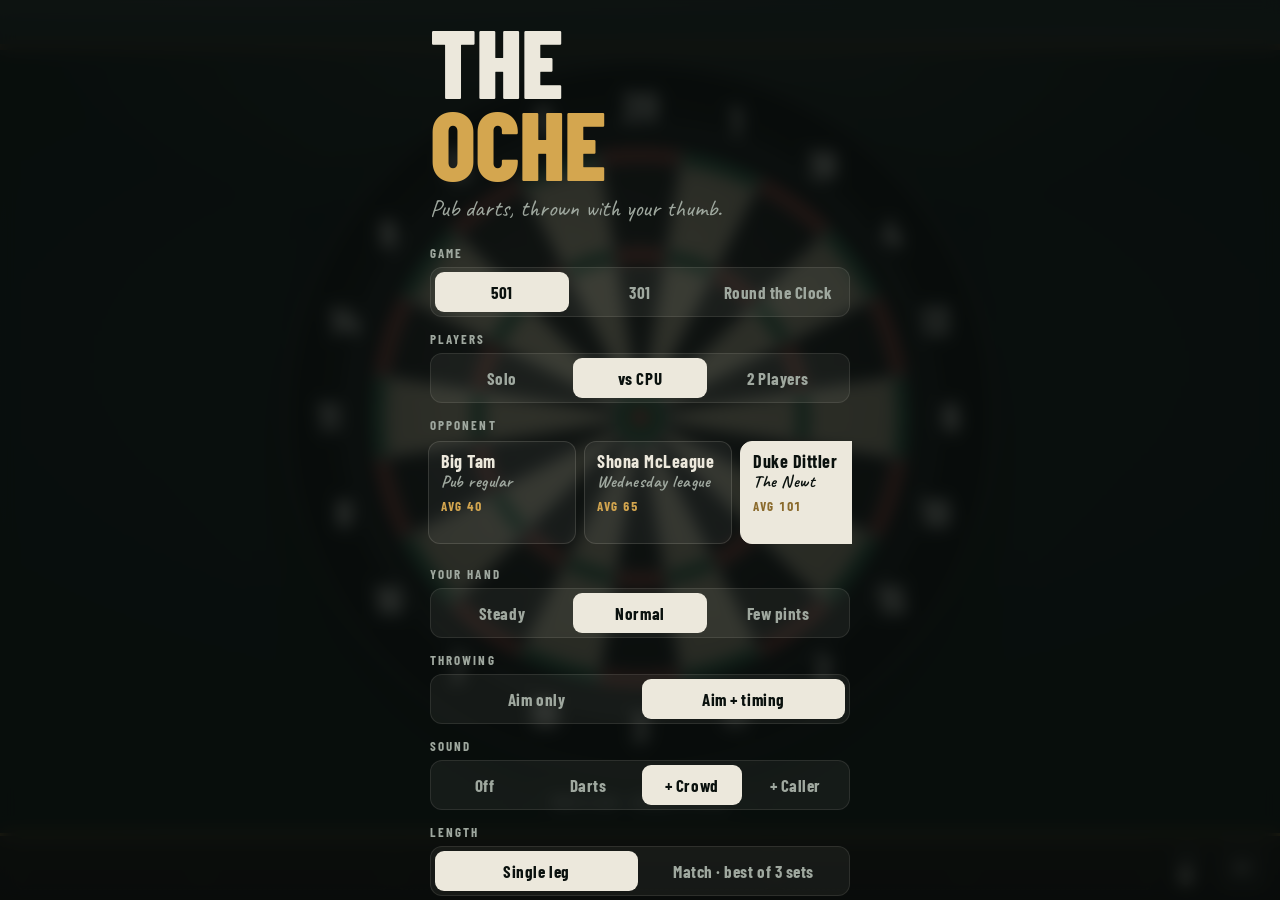
==== commit fe2035cb: "Merge branch 'claude/touchscreen-darts-game-hwmxqo' of https://github.com/57df4pkw69-wq/Darts into c" ====
--- a/darts/index.html
+++ b/darts/index.html
@@ -196,6 +196,8 @@
       <div class="seg roster" data-k="cpu" id="roster"></div></div>
     <div class="opt"><span class="lab">Your hand</span>
       <div class="seg" data-k="hand"><button data-v="steady">Steady</button><button data-v="normal">Normal</button><button data-v="pints">Few pints</button></div></div>
+    <div class="opt"><span class="lab">Throwing</span>
+      <div class="seg" data-k="throw"><button data-v="aim">Aim only</button><button data-v="meter">Aim + timing</button></div></div>
     <div class="opt"><span class="lab">Sound</span>
       <div class="seg" data-k="sound"><button data-v="off">Off</button><button data-v="darts">Darts</button><button data-v="crowd">+ Crowd</button><button data-v="caller">+ Caller</button></div></div>
     <div class="opt" id="lenOpt"><span class="lab">Length</span>
@@ -207,7 +209,7 @@
       <div class="seg" id="preview"><button data-t="100">Ton</button><button data-t="140">140</button><button data-t="180">180</button></div></div>
     <div class="opt"><span class="lab">The pub</span>
       <div class="seg"><a class="pub-link" href="../index.html">&larr; Back to the pub</a></div></div>
-    <p class="how">Press and hold anywhere on the board area. The aiming ring floats above your thumb and drifts like a real hand, and it gets shakier the longer you hold. Let go to throw. 501 and 301 must finish on a double or the bull.</p>
+    <p class="how">Press and hold anywhere on the board area. The aiming ring floats above your thumb and drifts like a real hand, and it gets shakier the longer you hold. Let go to lock your aim. With timing on, a bar then appears beside the ring: tap when the sweeping line crosses the green. Above the green is too much power and the dart flies high; below is too little and it drops. 501 and 301 must finish on a double or the bull.</p>
   </div>
 </section>
 
@@ -574,7 +576,7 @@
 }
 
 /* ---------- Settings ---------- */
-const DEFAULTS = { mode:"501", players:"cpu", cpu:"dittler", hand:"normal", sound:"crowd", length:"leg", tsize:"8", thumans:"1" };
+const DEFAULTS = { mode:"501", players:"cpu", cpu:"dittler", hand:"normal", sound:"crowd", length:"leg", tsize:"8", thumans:"1", throw:"meter" };
 let settings = { ...DEFAULTS };
 try { const s = JSON.parse(localStorage.getItem("oche-settings")||"null"); if (s) settings = { ...DEFAULTS, ...s }; } catch(e){}
 function saveSettings(){ try { localStorage.setItem("oche-settings", JSON.stringify(settings)); } catch(e){} }
@@ -984,7 +986,7 @@
   startMatch({ mode: settings.mode, players: ps, match: settings.length === "match" && ps.length > 1 && settings.mode !== "atc" });
 }
 function startMatch(spec){
-  token++; aim = null; cpuAim = null; flight = null;
+  token++; aim = null; cpuAim = null; flight = null; meter = null;
   const start = spec.mode === "atc" ? 1 : Number(spec.mode);
   const players = spec.players.map((q, i) => ({ name: q.name, cpu: !!q.cpu, avg: q.avg || 0, sigma: q.cpu ? spreadFor(q.avg) : 0,
     col: i===0 ? "var(--p1)" : "var(--p2)", raw: i===0 ? "#e8483b" : "#3fa7f2",
@@ -1152,8 +1154,82 @@
 }
 const canThrow = () => G && !G.over && !G.locked && !flight && !cur().cpu && G.turn.length < 3 && [...document.querySelectorAll(".sheet")].every(el => el.hidden);
 function local(e){ const r = stage.getBoundingClientRect(); return [e.clientX - r.left, e.clientY - r.top]; }
+/* Timing meter: a line sweeps up and down a bar; tap to stop it. Green = clean release.
+   Above the green is too much power (dart flies high), below is too little (it drops low). */
+let meter = null, meterResult = null, meterThrows = 0;
+const METER = { steady:{ period:1350, g:.17 }, normal:{ period:1000, g:.12 }, pints:{ period:820, g:.085 } };
+function meterU(now){
+  const t = (now - meter.t0) / meter.period;
+  const ph = (settings.hand === "pints" ? t + .07*Math.sin(t*5.3) : t) % 1;
+  const tri = ph < .5 ? ph*2 : 2 - ph*2;
+  return tri*2 - 1;                       // -1 bottom (soft) … +1 top (hard)
+}
+function startMeter(ax, ay){
+  const m = METER[settings.hand] || METER.normal;
+  meter = { ax, ay, t0: performance.now(), period: m.period, g: m.g };
+  if (meterThrows < 3) showHint("Tap when the line crosses the green");
+}
+function stopMeter(now){
+  const u = meterU(now), g = meter.g, a = Math.abs(u), hand = HAND[settings.hand];
+  let dy, sigma, text, col;
+  if (a <= g){
+    dy = u * 6; sigma = 1.6 * hand;
+    if (a < g*.4){ text = "Perfect"; col = "#7fe0a0"; } else { text = "Good"; col = "#c8e6a0"; }
+  } else {
+    const ex = a - g;
+    dy = Math.sign(u) * (g*6 + ex*75); sigma = (2.2 + ex*26) * hand;
+    text = u > 0 ? "Too hard" : "Too soft"; col = ex > .35 ? "#e8483b" : "#d4a64f";
+  }
+  const { ax, ay } = meter;
+  meterResult = { text, col, t0: now, bx: meter.bx, by: meter.by };
+  meter = null; meterThrows++;
+  throwDart(ax, ay - dy, sigma);
+}
+function rrect(x, y, w, h, r){ ctx.beginPath(); ctx.moveTo(x+r, y); ctx.arcTo(x+w, y, x+w, y+h, r); ctx.arcTo(x+w, y+h, x, y+h, r); ctx.arcTo(x, y+h, x, y, r); ctx.arcTo(x, y, x+w, y, r); ctx.closePath(); }
+function drawMeter(now){
+  const [rx, ry] = toPx(meter.ax, meter.ay);
+  drawReticle(rx, ry, "#d4a64f");
+  const h = Math.min(170, H*.36), w = 18;
+  let bx = rx + 40; if (bx + w > W - 12) bx = rx - 40 - w;
+  const by = Math.max(h/2 + 14, Math.min(H - h/2 - 14, ry));
+  meter.bx = bx; meter.by = by;
+  const top = by - h/2;
+  ctx.save();
+  ctx.fillStyle = "rgba(10,17,14,.88)"; rrect(bx - 5, top - 5, w + 10, h + 10, 10); ctx.fill();
+  ctx.strokeStyle = "rgba(212,166,79,.7)"; ctx.lineWidth = 1.5; ctx.stroke();
+  const gr = ctx.createLinearGradient(0, top, 0, top + h);
+  gr.addColorStop(0, "#b8352c"); gr.addColorStop(.3, "#a8782c"); gr.addColorStop(.5, "#2f5a3c"); gr.addColorStop(.7, "#a8782c"); gr.addColorStop(1, "#b8352c");
+  ctx.fillStyle = gr; rrect(bx, top, w, h, 6); ctx.fill();
+  const gh = meter.g * h;
+  ctx.shadowColor = "rgba(62,207,116,.8)"; ctx.shadowBlur = 10;
+  ctx.fillStyle = "#3ecf74"; ctx.fillRect(bx, by - gh/2, w, gh);
+  ctx.shadowBlur = 0;
+  const my = by - meterU(now) * h/2;
+  ctx.fillStyle = "#f4f1e8"; ctx.strokeStyle = "rgba(0,0,0,.6)"; ctx.lineWidth = 1;
+  ctx.fillRect(bx - 6, my - 1.5, w + 12, 3); ctx.strokeRect(bx - 6, my - 1.5, w + 12, 3);
+  ctx.beginPath(); ctx.moveTo(bx - 7, my); ctx.lineTo(bx - 14, my - 6); ctx.lineTo(bx - 14, my + 6); ctx.closePath(); ctx.fill();
+  ctx.font = `700 11px "Barlow Condensed",sans-serif`; ctx.textAlign = "center"; ctx.fillStyle = "rgba(236,232,220,.75)";
+  ctx.fillText("HARD", bx + w/2, top - 11); ctx.fillText("SOFT", bx + w/2, top + h + 19);
+  ctx.restore();
+}
+function drawMeterResult(now){
+  const t = (now - meterResult.t0)/800;
+  if (t >= 1){ meterResult = null; return; }
+  ctx.save(); ctx.globalAlpha = t < .6 ? 1 : 1 - (t - .6)/.4;
+  ctx.font = `800 20px "Barlow Condensed",sans-serif`; ctx.textAlign = "center"; ctx.lineJoin = "round";
+  ctx.lineWidth = 4; ctx.strokeStyle = "rgba(0,0,0,.75)";
+  const x = Math.max(40, Math.min(W - 40, meterResult.bx + 9)), y = meterResult.by - 6 - t*14;
+  ctx.strokeText(meterResult.text.toUpperCase(), x, y); ctx.fillStyle = meterResult.col; ctx.fillText(meterResult.text.toUpperCase(), x, y);
+  ctx.restore();
+}
+
 stage.addEventListener("pointerdown", e => {
   audioOn();
+  if (meter){
+    e.preventDefault();
+    if (canThrow()) stopMeter(performance.now());
+    return;
+  }
   if (!canThrow() || aim) return;
   e.preventDefault();
   try { stage.setPointerCapture(e.pointerId); } catch(_){}
@@ -1169,7 +1245,9 @@
   const [x, y] = local(e); aim.fx = x; aim.fy = y;
   const [ax, ay] = aimMm(performance.now());
   aim = null;
-  if (canThrow()) throwDart(ax, ay, 2.4 * HAND[settings.hand]);
+  if (!canThrow()) return;
+  if (settings.throw === "aim") throwDart(ax, ay, 2.4 * HAND[settings.hand]);
+  else startMeter(ax, ay);
 });
 stage.addEventListener("pointercancel", () => { aim = null; });
 stage.addEventListener("contextmenu", e => e.preventDefault());
@@ -1193,6 +1271,7 @@
 }
 let hintShown = true;
 function hideHint(){ if (hintShown){ hintShown = false; $("#hint").classList.add("gone"); } }
+function showHint(text){ $("#hint").textContent = text; $("#hint").classList.remove("gone"); hintShown = true; }
 
 /* ---------- Render loop ---------- */
 function frame(now){
@@ -1227,6 +1306,8 @@
     if (t >= 1){ const f = flight; flight = null; land(f); }
   }
 
+  if (meter) drawMeter(now);
+  if (meterResult) drawMeterResult(now);
   if (aim){
     const [ax, ay] = aimMm(now), [px, py] = toPx(ax, ay);
     drawReticle(px, py, "#d4a64f", aim.fx, aim.fy);
